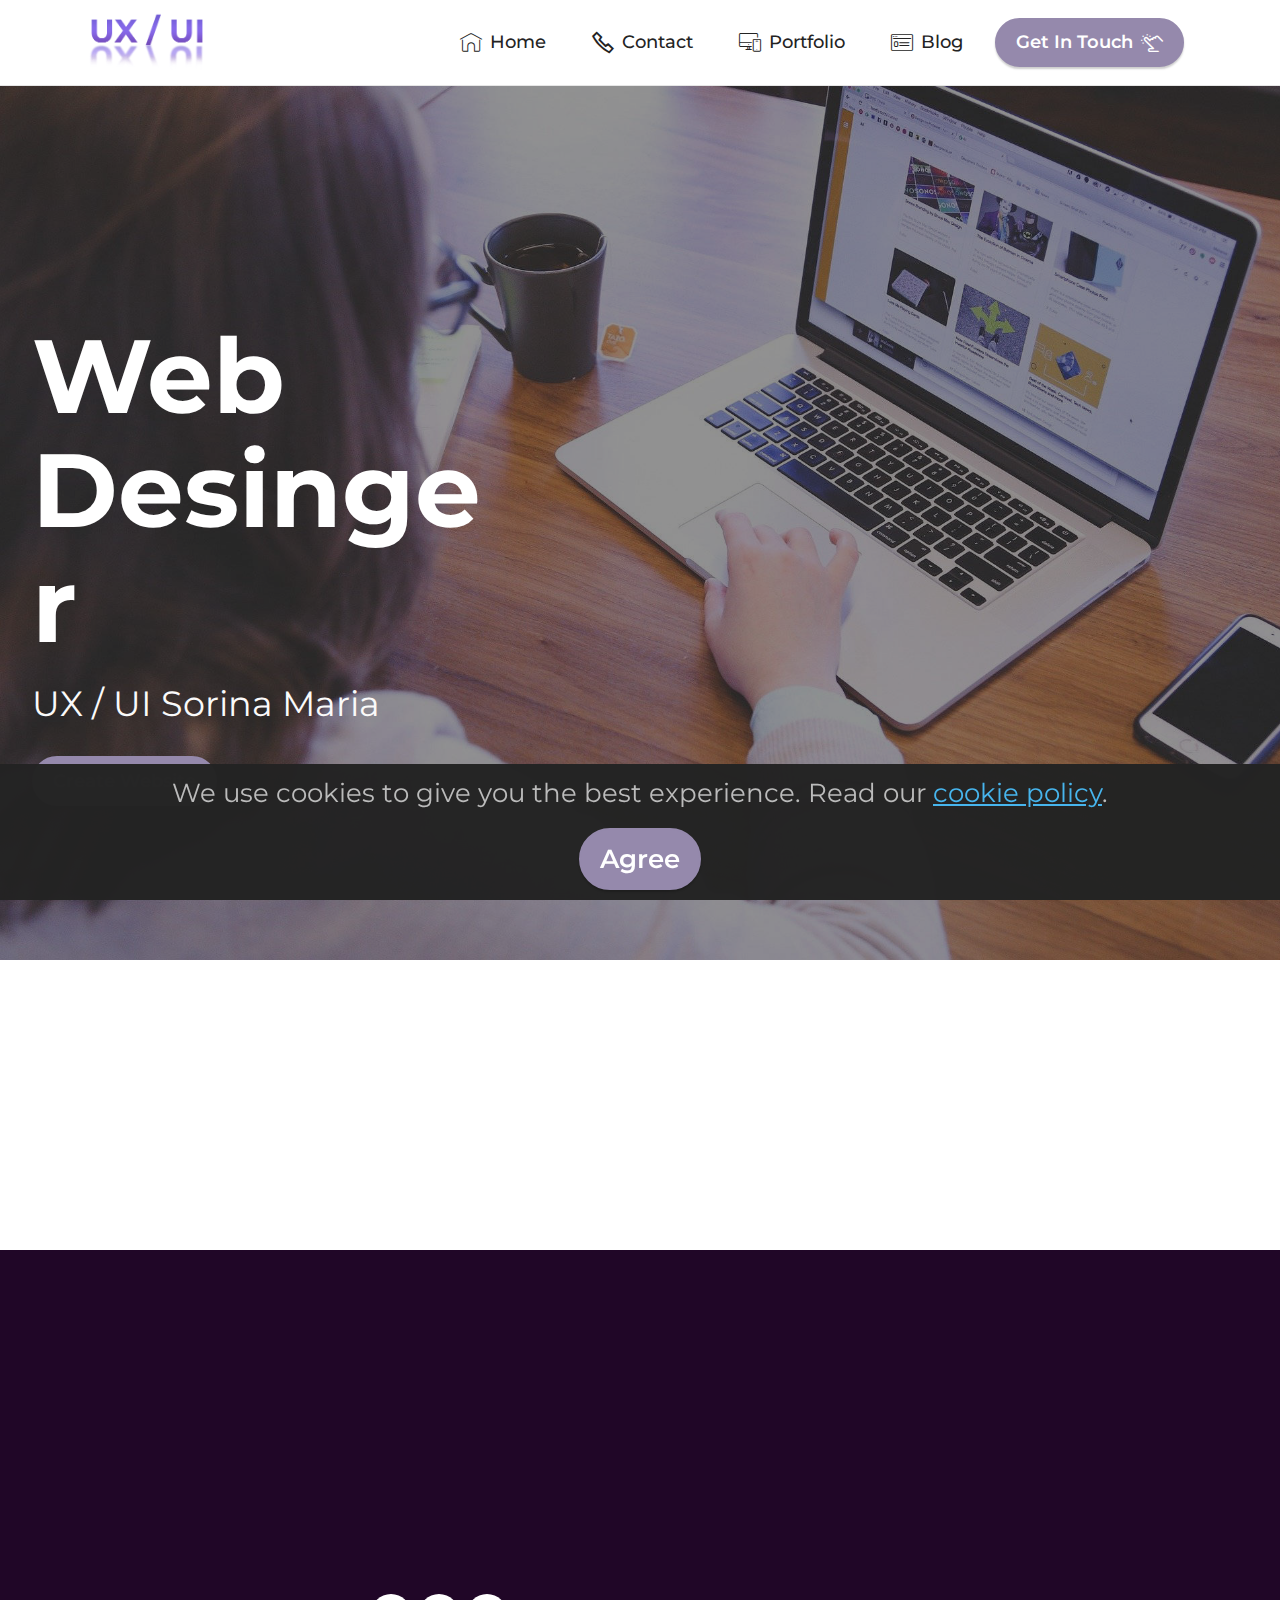
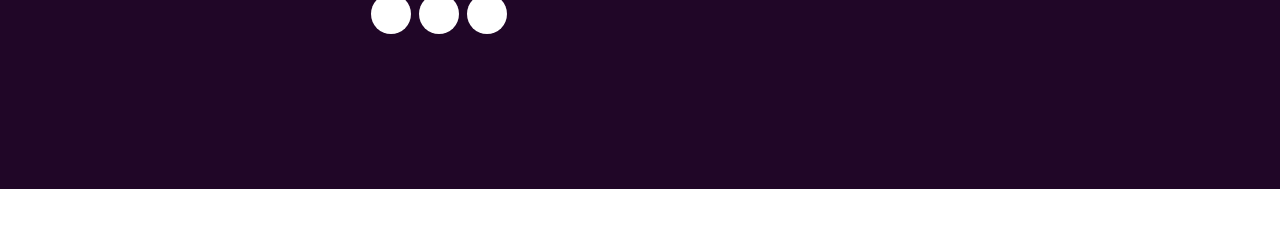
==== index.html @ 30071b8a "Add files via upload" ====
<!DOCTYPE html>
<html  >
<head>
  <!-- Site made with Mobirise Website Builder v5.5.8, https://mobirise.com -->
  <meta charset="UTF-8">
  <meta http-equiv="X-UA-Compatible" content="IE=edge">
  <meta name="generator" content="Mobirise v5.5.8, mobirise.com">
  <meta name="viewport" content="width=device-width, initial-scale=1, minimum-scale=1">
  <link rel="shortcut icon" href="assets/images/logo-color-280x139.png" type="image/x-icon">
  <meta name="description" content="Welcome to my personal website. Enjoy some examples of my work  from my Web Design course.">
  
  
  <title>UX / UI | Sorina Maria</title>
  <link rel="stylesheet" href="assets/web/assets/mobirise-icons2/mobirise2.css">
  <link rel="stylesheet" href="assets/web/assets/mobirise-icons/mobirise-icons.css">
  <link rel="stylesheet" href="assets/web/assets/mobirise-icons-bold/mobirise-icons-bold.css">
  <link rel="stylesheet" href="assets/bootstrap/css/bootstrap.min.css">
  <link rel="stylesheet" href="assets/bootstrap/css/bootstrap-grid.min.css">
  <link rel="stylesheet" href="assets/bootstrap/css/bootstrap-reboot.min.css">
  <link rel="stylesheet" href="assets/animatecss/animate.css">
  <link rel="stylesheet" href="assets/dropdown/css/style.css">
  <link rel="stylesheet" href="assets/socicon/css/styles.css">
  <link rel="stylesheet" href="assets/theme/css/style.css">
  <link rel="preload" href="https://fonts.googleapis.com/css?family=Montserrat:100,200,300,400,500,600,700,800,900,100i,200i,300i,400i,500i,600i,700i,800i,900i&display=swap" as="style" onload="this.onload=null;this.rel='stylesheet'">
  <noscript><link rel="stylesheet" href="https://fonts.googleapis.com/css?family=Montserrat:100,200,300,400,500,600,700,800,900,100i,200i,300i,400i,500i,600i,700i,800i,900i&display=swap"></noscript>
  <link rel="preload" as="style" href="assets/mobirise/css/mbr-additional.css"><link rel="stylesheet" href="assets/mobirise/css/mbr-additional.css" type="text/css">
  
  
  
  
</head>
<body>
  
  <section data-bs-version="5.1" class="menu cid-s48OLK6784" once="menu" id="menu1-h">
    
    <nav class="navbar navbar-dropdown navbar-fixed-top navbar-expand-lg">
        <div class="container">
            <div class="navbar-brand">
                <span class="navbar-logo">
                    <a href="https://mobiri.se">
                        <img src="assets/images/logo-color-280x139.png" alt="Mobirise" style="height: 3.8rem;">
                    </a>
                </span>
                
            </div>
            <button class="navbar-toggler" type="button" data-toggle="collapse" data-bs-toggle="collapse" data-target="#navbarSupportedContent" data-bs-target="#navbarSupportedContent" aria-controls="navbarNavAltMarkup" aria-expanded="false" aria-label="Toggle navigation">
                <div class="hamburger">
                    <span></span>
                    <span></span>
                    <span></span>
                    <span></span>
                </div>
            </button>
            <div class="collapse navbar-collapse" id="navbarSupportedContent">
                <ul class="navbar-nav nav-dropdown" data-app-modern-menu="true"><li class="nav-item"><a class="nav-link link text-black display-4" href="https://mobirise.com"><span class="mbri-home mbr-iconfont mbr-iconfont-btn"></span>Home</a></li>
                    <li class="nav-item"><a class="nav-link link text-black display-4" href="https://mobirise.com"><span class="mobi-mbri mobi-mbri-phone mbr-iconfont mbr-iconfont-btn"></span>Contact</a></li><li class="nav-item"><a class="nav-link link text-black display-4" href="https://mobirise.com"><span class="mbri-responsive mbr-iconfont mbr-iconfont-btn"></span>Portfolio</a></li><li class="nav-item"><a class="nav-link link text-black display-4" href="https://mobirise.com"><span class="mbri-sites mbr-iconfont mbr-iconfont-btn"></span>Blog</a></li></ul>
                
                <div class="navbar-buttons mbr-section-btn"><a class="btn btn-primary display-4" href="https://mobiri.se"><span class="mbrib-touch mbr-iconfont mbr-iconfont-btn"></span>Get In Touch</a></div>
            </div>
        </div>
    </nav>

</section>

<section data-bs-version="5.1" class="header1 cid-sVJE4GBnpc mbr-fullscreen" id="header1-v">

    

    <div class="mbr-overlay" style="opacity: 0.5; background-color: rgb(35, 35, 35);"></div>

    <div class="container-fluid">
        <div class="row">
            <div class="col-12 col-lg-5">
                <h1 class="mbr-section-title mbr-fonts-style mb-3 display-1"><br><strong>Web Desinger&nbsp;</strong></h1>
                
                <p class="mbr-text mbr-fonts-style display-5">UX / UI Sorina Maria</p>
                <div class="mbr-section-btn mt-3"><a class="btn btn-primary display-4" href="https://mobiri.se">Create Website</a></div>
            </div>
        </div>
    </div>
</section>

<section data-bs-version="5.1" class="content4 cid-sWcFOqJzqH" id="content4-w">
    
    
    <div class="container">
        <div class="row justify-content-center">
            <div class="title col-md-12 col-lg-10">
                <h3 class="mbr-section-title mbr-fonts-style align-center mb-4 display-2"><strong>Welcome</strong></h3>
                <h4 class="mbr-section-subtitle align-center mbr-fonts-style mb-4 display-7">
                    Here you will find examples of my work from my course in <strong>Web Design</strong></h4>
                
            </div>
        </div>
    </div>
</section>

<section data-bs-version="5.1" class="footer4 cid-sWcIsJRsHe" once="footers" id="footer4-y">

    
    
    <div class="container">
        <div class="row mbr-white">
            <div class="col-6 col-lg-3">
                <div class="media-wrap col-md-8 col-12">
                    <a href="https://mobiri.se/">
                        <img src="assets/images/logo-color-1-280x139.png" alt="Mobirise">
                    </a>
                </div>
            </div>
            <div class="col-12 col-md-6 col-lg-3">
                <h5 class="mbr-section-subtitle mbr-fonts-style mb-2 display-7">
                    <strong>About Me</strong></h5>
                <p class="mbr-text mbr-fonts-style mb-4 display-4">
                    Hi, I'm&nbsp; Sorina Maria, a web designer and developer. I created this website to showcase some of my projects.</p>
                <h5 class="mbr-section-subtitle mbr-fonts-style mb-3 display-7">
                    <strong>Follow Us</strong>
                </h5>
                <div class="social-row display-7">
                    <div class="soc-item">
                        <a href="https://twitter.com/mobirise" target="_blank">
                            <span class="mbr-iconfont socicon socicon-facebook"></span>
                        </a>
                    </div>
                    <div class="soc-item">
                        <a href="https://twitter.com/mobirise" target="_blank">
                            <span class="mbr-iconfont socicon socicon-twitter"></span>
                        </a>
                    </div>
                    <div class="soc-item">
                        <a href="https://twitter.com/mobirise" target="_blank">
                            <span class="mbr-iconfont socicon socicon-instagram"></span>
                        </a>
                    </div>
                    
                </div>
            </div>
            <div class="col-12 col-md-6 col-lg-3">
                <h5 class="mbr-section-subtitle mbr-fonts-style mb-2 display-7">
                    <strong>Privacy</strong></h5>
                <ul class="list mbr-fonts-style display-4">
                    <li class="mbr-text item-wrap">Your privacy is important
</li><li class="mbr-text item-wrap">and protected by Romania and EU law. Read my website's <em>Privacy Statement</em>.</li>
                </ul>
            </div>
            <div class="col-12 col-md-6 col-lg-3">
                <h5 class="mbr-section-subtitle mbr-fonts-style mb-2 display-7">
                    <strong>Link To</strong></h5>
                <ul class="list mbr-fonts-style display-4">
                    <li class="mbr-text item-wrap">GitHub</li>
                    <li class="mbr-text item-wrap">LinkedIn</li>
                    <li class="mbr-text item-wrap"><span style="font-size: 1.1rem;">Blog</span><br></li>
                </ul>
            </div>
            <div class="col-12 mt-4">
                <p class="mbr-text mb-0 mbr-fonts-style copyright align-center display-4">UX/UI © Copyright 2022- All Rights Reserved
                </p>
            </div>
        </div>
    </div>
</section><section style="background-color: #fff; font-family: -apple-system, BlinkMacSystemFont, 'Segoe UI', 'Roboto', 'Helvetica Neue', Arial, sans-serif; color:#aaa; font-size:12px; padding: 0; align-items: center; display: flex;"><a href="https://mobirise.site/z" style="flex: 1 1; height: 3rem; padding-left: 1rem;"></a><p style="flex: 0 0 auto; margin:0; padding-right:1rem;">Build a free <a href="https://mobirise.site/y" style="color:#aaa;">website</a> with Mobirise</p></section><script src="assets/bootstrap/js/bootstrap.bundle.min.js"></script>  <script src="assets/web/assets/cookies-alert-plugin/cookies-alert-core.js"></script>  <script src="assets/web/assets/cookies-alert-plugin/cookies-alert-script.js"></script>  <script src="assets/smoothscroll/smooth-scroll.js"></script>  <script src="assets/ytplayer/index.js"></script>  <script src="assets/dropdown/js/navbar-dropdown.js"></script>  <script src="assets/theme/js/script.js"></script>  
  
  
<input name="cookieData" type="hidden" data-cookie-customDialogSelector='null' data-cookie-colorText='#bbbbbb' data-cookie-colorBg='rgba(35, 35, 35, 0.99)' data-cookie-textButton='Agree' data-cookie-colorButton='' data-cookie-colorLink='#47b5ed' data-cookie-underlineLink='true' data-cookie-text="We use cookies to give you the best experience. Read our <a href='privacy.html'>cookie policy</a>.">
    <input name="animation" type="hidden">
  </body>
</html>
---- assets/web/assets/mobirise-icons2/mobirise2.css ----
@font-face {
  font-family: 'Moririse2';
  font-display: swap;
  src:  url('mobirise2.eot?f2bix4');
  src:  url('mobirise2.eot?f2bix4#iefix') format('embedded-opentype'),
    url('mobirise2.ttf?f2bix4') format('truetype'),
    url('mobirise2.woff?f2bix4') format('woff'),
    url('mobirise2.svg?f2bix4#mobirise2') format('svg');
  font-weight: normal;
  font-style: normal;
}

[class^="mobi-"], [class*=" mobi-"] {
  /* use !important to prevent issues with browser extensions that change fonts */
  font-family: 'Moririse2' !important;
  speak: none;
  font-style: normal;
  font-weight: normal;
  font-variant: normal;
  text-transform: none;
  line-height: 1;

  /* Better Font Rendering =========== */
  -webkit-font-smoothing: antialiased;
  -moz-osx-font-smoothing: grayscale;
}

.mobi-mbri-add-submenu:before {
  content: "\e900";
}
.mobi-mbri-alert:before {
  content: "\e901";
}
.mobi-mbri-align-center:before {
  content: "\e902";
}
.mobi-mbri-align-justify:before {
  content: "\e903";
}
.mobi-mbri-align-left:before {
  content: "\e904";
}
.mobi-mbri-align-right:before {
  content: "\e905";
}
.mobi-mbri-android:before {
  content: "\e906";
}
.mobi-mbri-apple:before {
  content: "\e907";
}
.mobi-mbri-arrow-down:before {
  content: "\e908";
}
.mobi-mbri-arrow-next:before {
  content: "\e909";
}
.mobi-mbri-arrow-prev:before {
  content: "\e90a";
}
.mobi-mbri-arrow-up:before {
  content: "\e90b";
}
.mobi-mbri-bold:before {
  content: "\e90c";
}
.mobi-mbri-bookmark:before {
  content: "\e90d";
}
.mobi-mbri-bootstrap:before {
  content: "\e90e";
}
.mobi-mbri-briefcase:before {
  content: "\e90f";
}
.mobi-mbri-browse:before {
  content: "\e910";
}
.mobi-mbri-bulleted-list:before {
  content: "\e911";
}
.mobi-mbri-calendar:before {
  content: "\e912";
}
.mobi-mbri-camera:before {
  content: "\e913";
}
.mobi-mbri-cart-add:before {
  content: "\e914";
}
.mobi-mbri-cart-full:before {
  content: "\e915";
}
.mobi-mbri-cash:before {
  content: "\e916";
}
.mobi-mbri-change-style:before {
  content: "\e917";
}
.mobi-mbri-chat:before {
  content: "\e918";
}
.mobi-mbri-clock:before {
  content: "\e919";
}
.mobi-mbri-close:before {
  content: "\e91a";
}
.mobi-mbri-cloud:before {
  content: "\e91b";
}
.mobi-mbri-code:before {
  content: "\e91c";
}
.mobi-mbri-contact-form:before {
  content: "\e91d";
}
.mobi-mbri-credit-card:before {
  content: "\e91e";
}
.mobi-mbri-cursor-click:before {
  content: "\e91f";
}
.mobi-mbri-cust-feedback:before {
  content: "\e920";
}
.mobi-mbri-database:before {
  content: "\e921";
}
.mobi-mbri-delivery:before {
  content: "\e922";
}
.mobi-mbri-desktop:before {
  content: "\e923";
}
.mobi-mbri-devices:before {
  content: "\e924";
}
.mobi-mbri-down:before {
  content: "\e925";
}
.mobi-mbri-download-2:before {
  content: "\e926";
}
.mobi-mbri-download:before {
  content: "\e927";
}
.mobi-mbri-drag-n-drop-2:before {
  content: "\e928";
}
.mobi-mbri-drag-n-drop:before {
  content: "\e929";
}
.mobi-mbri-edit-2:before {
  content: "\e92a";
}
.mobi-mbri-edit:before {
  content: "\e92b";
}
.mobi-mbri-error:before {
  content: "\e92c";
}
.mobi-mbri-extension:before {
  content: "\e92d";
}
.mobi-mbri-features:before {
  content: "\e92e";
}
.mobi-mbri-file:before {
  content: "\e92f";
}
.mobi-mbri-flag:before {
  content: "\e930";
}
.mobi-mbri-folder:before {
  content: "\e931";
}
.mobi-mbri-gift:before {
  content: "\e932";
}
.mobi-mbri-github:before {
  content: "\e933";
}
.mobi-mbri-globe-2:before {
  content: "\e934";
}
.mobi-mbri-globe:before {
  content: "\e935";
}
.mobi-mbri-growing-chart:before {
  content: "\e936";
}
.mobi-mbri-hearth:before {
  content: "\e937";
}
.mobi-mbri-help:before {
  content: "\e938";
}
.mobi-mbri-home:before {
  content: "\e939";
}
.mobi-mbri-hot-cup:before {
  content: "\e93a";
}
.mobi-mbri-idea:before {
  content: "\e93b";
}
.mobi-mbri-image-gallery:before {
  content: "\e93c";
}
.mobi-mbri-image-slider:before {
  content: "\e93d";
}
.mobi-mbri-info:before {
  content: "\e93e";
}
.mobi-mbri-italic:before {
  content: "\e93f";
}
.mobi-mbri-key:before {
  content: "\e940";
}
.mobi-mbri-laptop:before {
  content: "\e941";
}
.mobi-mbri-layers:before {
  content: "\e942";
}
.mobi-mbri-left-right:before {
  content: "\e943";
}
.mobi-mbri-left:before {
  content: "\e944";
}
.mobi-mbri-letter:before {
  content: "\e945";
}
.mobi-mbri-like:before {
  content: "\e946";
}
.mobi-mbri-link:before {
  content: "\e947";
}
.mobi-mbri-lock:before {
  content: "\e948";
}
.mobi-mbri-login:before {
  content: "\e949";
}
.mobi-mbri-logout:before {
  content: "\e94a";
}
.mobi-mbri-magic-stick:before {
  content: "\e94b";
}
.mobi-mbri-map-pin:before {
  content: "\e94c";
}
.mobi-mbri-menu:before {
  content: "\e94d";
}
.mobi-mbri-mobile-2:before {
  content: "\e94e";
}
.mobi-mbri-mobile-horizontal:before {
  content: "\e94f";
}
.mobi-mbri-mobile:before {
  content: "\e950";
}
.mobi-mbri-mobirise:before {
  content: "\e951";
}
.mobi-mbri-more-horizontal:before {
  content: "\e952";
}
.mobi-mbri-more-vertical:before {
  content: "\e953";
}
.mobi-mbri-music:before {
  content: "\e954";
}
.mobi-mbri-new-file:before {
  content: "\e955";
}
.mobi-mbri-numbered-list:before {
  content: "\e956";
}
.mobi-mbri-opened-folder:before {
  content: "\e957";
}
.mobi-mbri-pages:before {
  content: "\e958";
}
.mobi-mbri-paper-plane:before {
  content: "\e959";
}
.mobi-mbri-paperclip:before {
  content: "\e95a";
}
.mobi-mbri-phone:before {
  content: "\e95b";
}
.mobi-mbri-photo:before {
  content: "\e95c";
}
.mobi-mbri-photos:before {
  content: "\e95d";
}
.mobi-mbri-pin:before {
  content: "\e95e";
}
.mobi-mbri-play:before {
  content: "\e95f";
}
.mobi-mbri-plus:before {
  content: "\e960";
}
.mobi-mbri-preview:before {
  content: "\e961";
}
.mobi-mbri-print:before {
  content: "\e962";
}
.mobi-mbri-protect:before {
  content: "\e963";
}
.mobi-mbri-question:before {
  content: "\e964";
}
.mobi-mbri-quote-left:before {
  content: "\e965";
}
.mobi-mbri-quote-right:before {
  content: "\e966";
}
.mobi-mbri-redo:before {
  content: "\e967";
}
.mobi-mbri-refresh:before {
  content: "\e968";
}
.mobi-mbri-responsive-2:before {
  content: "\e969";
}
.mobi-mbri-responsive:before {
  content: "\e96a";
}
.mobi-mbri-right:before {
  content: "\e96b";
}
.mobi-mbri-rocket:before {
  content: "\e96c";
}
.mobi-mbri-sad-face:before {
  content: "\e96d";
}
.mobi-mbri-sale:before {
  content: "\e96e";
}
.mobi-mbri-save:before {
  content: "\e96f";
}
.mobi-mbri-search:before {
  content: "\e970";
}
.mobi-mbri-setting-2:before {
  content: "\e971";
}
.mobi-mbri-setting-3:before {
  content: "\e972";
}
.mobi-mbri-setting:before {
  content: "\e973";
}
.mobi-mbri-share:before {
  content: "\e974";
}
.mobi-mbri-shopping-bag:before {
  content: "\e975";
}
.mobi-mbri-shopping-basket:before {
  content: "\e976";
}
.mobi-mbri-shopping-cart:before {
  content: "\e977";
}
.mobi-mbri-sites:before {
  content: "\e978";
}
.mobi-mbri-smile-face:before {
  content: "\e979";
}
.mobi-mbri-speed:before {
  content: "\e97a";
}
.mobi-mbri-star:before {
  content: "\e97b";
}
.mobi-mbri-success:before {
  content: "\e97c";
}
.mobi-mbri-sun:before {
  content: "\e97d";
}
.mobi-mbri-sun2:before {
  content: "\e97e";
}
.mobi-mbri-tablet-vertical:before {
  content: "\e97f";
}
.mobi-mbri-tablet:before {
  content: "\e980";
}
.mobi-mbri-target:before {
  content: "\e981";
}
.mobi-mbri-timer:before {
  content: "\e982";
}
.mobi-mbri-to-ftp:before {
  content: "\e983";
}
.mobi-mbri-to-local-drive:before {
  content: "\e984";
}
.mobi-mbri-touch-swipe:before {
  content: "\e985";
}
.mobi-mbri-touch:before {
  content: "\e986";
}
.mobi-mbri-trash:before {
  content: "\e987";
}
.mobi-mbri-underline:before {
  content: "\e988";
}
.mobi-mbri-undo:before {
  content: "\e989";
}
.mobi-mbri-unlink:before {
  content: "\e98a";
}
.mobi-mbri-unlock:before {
  content: "\e98b";
}
.mobi-mbri-up-down:before {
  content: "\e98c";
}
.mobi-mbri-up:before {
  content: "\e98d";
}
.mobi-mbri-update:before {
  content: "\e98e";
}
.mobi-mbri-upload-2:before {
  content: "\e98f";
}
.mobi-mbri-upload:before {
  content: "\e990";
}
.mobi-mbri-user-2:before {
  content: "\e991";
}
.mobi-mbri-user:before {
  content: "\e992";
}
.mobi-mbri-users:before {
  content: "\e993";
}
.mobi-mbri-video-play:before {
  content: "\e994";
}
.mobi-mbri-video:before {
  content: "\e995";
}
.mobi-mbri-watch:before {
  content: "\e996";
}
.mobi-mbri-website-theme-2:before {
  content: "\e997";
}
.mobi-mbri-website-theme:before {
  content: "\e998";
}
.mobi-mbri-wifi:before {
  content: "\e999";
}
.mobi-mbri-windows:before {
  content: "\e99a";
}
.mobi-mbri-zoom-in:before {
  content: "\e99b";
}
.mobi-mbri-zoom-out:before {
  content: "\e99c";
}
---- assets/web/assets/mobirise-icons/mobirise-icons.css ----
@font-face {
  font-family: 'MobiriseIcons';
  src:  url('mobirise-icons.eot?spat4u');
  src:  url('mobirise-icons.eot?spat4u#iefix') format('embedded-opentype'),
    url('mobirise-icons.ttf?spat4u') format('truetype'),
    url('mobirise-icons.woff?spat4u') format('woff'),
    url('mobirise-icons.svg?spat4u#MobiriseIcons') format('svg');
  font-weight: normal;
  font-style: normal;
  font-display: swap;
}

[class^="mbri-"], [class*=" mbri-"] {
  /* use !important to prevent issues with browser extensions that change fonts */
  font-family: MobiriseIcons !important;
  speak: none;
  font-style: normal;
  font-weight: normal;
  font-variant: normal;
  text-transform: none;
  line-height: 1;

  /* Better Font Rendering =========== */
  -webkit-font-smoothing: antialiased;
  -moz-osx-font-smoothing: grayscale;
}

.mbri-add-submenu:before {
  content: "\e900";
}
.mbri-alert:before {
  content: "\e901";
}
.mbri-align-center:before {
  content: "\e902";
}
.mbri-align-justify:before {
  content: "\e903";
}
.mbri-align-left:before {
  content: "\e904";
}
.mbri-align-right:before {
  content: "\e905";
}
.mbri-android:before {
  content: "\e906";
}
.mbri-apple:before {
  content: "\e907";
}
.mbri-arrow-down:before {
  content: "\e908";
}
.mbri-arrow-next:before {
  content: "\e909";
}
.mbri-arrow-prev:before {
  content: "\e90a";
}
.mbri-arrow-up:before {
  content: "\e90b";
}
.mbri-bold:before {
  content: "\e90c";
}
.mbri-bookmark:before {
  content: "\e90d";
}
.mbri-bootstrap:before {
  content: "\e90e";
}
.mbri-briefcase:before {
  content: "\e90f";
}
.mbri-browse:before {
  content: "\e910";
}
.mbri-bulleted-list:before {
  content: "\e911";
}
.mbri-calendar:before {
  content: "\e912";
}
.mbri-camera:before {
  content: "\e913";
}
.mbri-cart-add:before {
  content: "\e914";
}
.mbri-cart-full:before {
  content: "\e915";
}
.mbri-cash:before {
  content: "\e916";
}
.mbri-change-style:before {
  content: "\e917";
}
.mbri-chat:before {
  content: "\e918";
}
.mbri-clock:before {
  content: "\e919";
}
.mbri-close:before {
  content: "\e91a";
}
.mbri-cloud:before {
  content: "\e91b";
}
.mbri-code:before {
  content: "\e91c";
}
.mbri-contact-form:before {
  content: "\e91d";
}
.mbri-credit-card:before {
  content: "\e91e";
}
.mbri-cursor-click:before {
  content: "\e91f";
}
.mbri-cust-feedback:before {
  content: "\e920";
}
.mbri-database:before {
  content: "\e921";
}
.mbri-delivery:before {
  content: "\e922";
}
.mbri-desktop:before {
  content: "\e923";
}
.mbri-devices:before {
  content: "\e924";
}
.mbri-down:before {
  content: "\e925";
}
.mbri-download:before {
  content: "\e989";
}
.mbri-drag-n-drop:before {
  content: "\e927";
}
.mbri-drag-n-drop2:before {
  content: "\e928";
}
.mbri-edit:before {
  content: "\e929";
}
.mbri-edit2:before {
  content: "\e92a";
}
.mbri-error:before {
  content: "\e92b";
}
.mbri-extension:before {
  content: "\e92c";
}
.mbri-features:before {
  content: "\e92d";
}
.mbri-file:before {
  content: "\e92e";
}
.mbri-flag:before {
  content: "\e92f";
}
.mbri-folder:before {
  content: "\e930";
}
.mbri-gift:before {
  content: "\e931";
}
.mbri-github:before {
  content: "\e932";
}
.mbri-globe:before {
  content: "\e933";
}
.mbri-globe-2:before {
  content: "\e934";
}
.mbri-growing-chart:before {
  content: "\e935";
}
.mbri-hearth:before {
  content: "\e936";
}
.mbri-help:before {
  content: "\e937";
}
.mbri-home:before {
  content: "\e938";
}
.mbri-hot-cup:before {
  content: "\e939";
}
.mbri-idea:before {
  content: "\e93a";
}
.mbri-image-gallery:before {
  content: "\e93b";
}
.mbri-image-slider:before {
  content: "\e93c";
}
.mbri-info:before {
  content: "\e93d";
}
.mbri-italic:before {
  content: "\e93e";
}
.mbri-key:before {
  content: "\e93f";
}
.mbri-laptop:before {
  content: "\e940";
}
.mbri-layers:before {
  content: "\e941";
}
.mbri-left-right:before {
  content: "\e942";
}
.mbri-left:before {
  content: "\e943";
}
.mbri-letter:before {
  content: "\e944";
}
.mbri-like:before {
  content: "\e945";
}
.mbri-link:before {
  content: "\e946";
}
.mbri-lock:before {
  content: "\e947";
}
.mbri-login:before {
  content: "\e948";
}
.mbri-logout:before {
  content: "\e949";
}
.mbri-magic-stick:before {
  content: "\e94a";
}
.mbri-map-pin:before {
  content: "\e94b";
}
.mbri-menu:before {
  content: "\e94c";
}
.mbri-mobile:before {
  content: "\e94d";
}
.mbri-mobile2:before {
  content: "\e94e";
}
.mbri-mobirise:before {
  content: "\e94f";
}
.mbri-more-horizontal:before {
  content: "\e950";
}
.mbri-more-vertical:before {
  content: "\e951";
}
.mbri-music:before {
  content: "\e952";
}
.mbri-new-file:before {
  content: "\e953";
}
.mbri-numbered-list:before {
  content: "\e954";
}
.mbri-opened-folder:before {
  content: "\e955";
}
.mbri-pages:before {
  content: "\e956";
}
.mbri-paper-plane:before {
  content: "\e957";
}
.mbri-paperclip:before {
  content: "\e958";
}
.mbri-photo:before {
  content: "\e959";
}
.mbri-photos:before {
  content: "\e95a";
}
.mbri-pin:before {
  content: "\e95b";
}
.mbri-play:before {
  content: "\e95c";
}
.mbri-plus:before {
  content: "\e95d";
}
.mbri-preview:before {
  content: "\e95e";
}
.mbri-print:before {
  content: "\e95f";
}
.mbri-protect:before {
  content: "\e960";
}
.mbri-question:before {
  content: "\e961";
}
.mbri-quote-left:before {
  content: "\e962";
}
.mbri-quote-right:before {
  content: "\e963";
}
.mbri-refresh:before {
  content: "\e964";
}
.mbri-responsive:before {
  content: "\e965";
}
.mbri-right:before {
  content: "\e966";
}
.mbri-rocket:before {
  content: "\e967";
}
.mbri-sad-face:before {
  content: "\e968";
}
.mbri-sale:before {
  content: "\e969";
}
.mbri-save:before {
  content: "\e96a";
}
.mbri-search:before {
  content: "\e96b";
}
.mbri-setting:before {
  content: "\e96c";
}
.mbri-setting2:before {
  content: "\e96d";
}
.mbri-setting3:before {
  content: "\e96e";
}
.mbri-share:before {
  content: "\e96f";
}
.mbri-shopping-bag:before {
  content: "\e970";
}
.mbri-shopping-basket:before {
  content: "\e971";
}
.mbri-shopping-cart:before {
  content: "\e972";
}
.mbri-sites:before {
  content: "\e973";
}
.mbri-smile-face:before {
  content: "\e974";
}
.mbri-speed:before {
  content: "\e975";
}
.mbri-star:before {
  content: "\e976";
}
.mbri-success:before {
  content: "\e977";
}
.mbri-sun:before {
  content: "\e978";
}
.mbri-sun2:before {
  content: "\e979";
}
.mbri-tablet:before {
  content: "\e97a";
}
.mbri-tablet-vertical:before {
  content: "\e97b";
}
.mbri-target:before {
  content: "\e97c";
}
.mbri-timer:before {
  content: "\e97d";
}
.mbri-to-ftp:before {
  content: "\e97e";
}
.mbri-to-local-drive:before {
  content: "\e97f";
}
.mbri-touch-swipe:before {
  content: "\e980";
}
.mbri-touch:before {
  content: "\e981";
}
.mbri-trash:before {
  content: "\e982";
}
.mbri-underline:before {
  content: "\e983";
}
.mbri-unlink:before {
  content: "\e984";
}
.mbri-unlock:before {
  content: "\e985";
}
.mbri-up-down:before {
  content: "\e986";
}
.mbri-up:before {
  content: "\e987";
}
.mbri-update:before {
  content: "\e988";
}
.mbri-upload:before {
 content: "\e926"; 
}
.mbri-user:before {
  content: "\e98a";
}
.mbri-user2:before {
  content: "\e98b";
}
.mbri-users:before {
  content: "\e98c";
}
.mbri-video:before {
  content: "\e98d";
}
.mbri-video-play:before {
  content: "\e98e";
}
.mbri-watch:before {
  content: "\e98f";
}
.mbri-website-theme:before {
  content: "\e990";
}
.mbri-wifi:before {
  content: "\e991";
}
.mbri-windows:before {
  content: "\e992";
}
.mbri-zoom-out:before {
  content: "\e993";
}
.mbri-redo:before {
  content: "\e994";
}
.mbri-undo:before {
  content: "\e995";
}
---- assets/web/assets/mobirise-icons-bold/mobirise-icons-bold.css ----
@font-face {
  font-family: 'mobirise-icons-bold';
  font-display: swap;
  src:  url('mobirise-icons-bold.eot?m1l4yr');
  src:  url('mobirise-icons-bold.eot?m1l4yr#iefix') format('embedded-opentype'),
    url('mobirise-icons-bold.ttf?m1l4yr') format('truetype'),
    url('mobirise-icons-bold.woff?m1l4yr') format('woff'),
    url('mobirise-icons-bold.svg?m1l4yr#mobirise-icons-bold') format('svg');
  font-weight: normal;
  font-style: normal;
}

[class^="mbrib-"], [class*="mbrib-"] {
  /* use !important to prevent issues with browser extensions that change fonts */
  font-family: 'mobirise-icons-bold' !important;
  speak: none;
  font-style: normal;
  font-weight: normal;
  font-variant: normal;
  text-transform: none;
  line-height: 1;

  /* Better Font Rendering =========== */
  -webkit-font-smoothing: antialiased;
  -moz-osx-font-smoothing: grayscale;
}

.mbrib-add-submenu:before {
  content: "\e900";
}
.mbrib-alert:before {
  content: "\e901";
}
.mbrib-align-center:before {
  content: "\e902";
}
.mbrib-align-justify:before {
  content: "\e903";
}
.mbrib-align-left:before {
  content: "\e904";
}
.mbrib-align-right:before {
  content: "\e905";
}
.mbrib-android:before {
  content: "\e906";
}
.mbrib-apple:before {
  content: "\e907";
}
.mbrib-arrow-down:before {
  content: "\e908";
}
.mbrib-arrow-next:before {
  content: "\e909";
}
.mbrib-arrow-prev:before {
  content: "\e90a";
}
.mbrib-arrow-up:before {
  content: "\e90b";
}
.mbrib-bold:before {
  content: "\e90c";
}
.mbrib-bookmark:before {
  content: "\e90d";
}
.mbrib-bootstrap:before {
  content: "\e90e";
}
.mbrib-briefcase:before {
  content: "\e90f";
}
.mbrib-browse:before {
  content: "\e910";
}
.mbrib-bulleted-list:before {
  content: "\e911";
}
.mbrib-calendar:before {
  content: "\e912";
}
.mbrib-camera:before {
  content: "\e913";
}
.mbrib-cart-add:before {
  content: "\e914";
}
.mbrib-cart-full:before {
  content: "\e915";
}
.mbrib-cash:before {
  content: "\e916";
}
.mbrib-change-style:before {
  content: "\e917";
}
.mbrib-chat:before {
  content: "\e918";
}
.mbrib-clock:before {
  content: "\e919";
}
.mbrib-close:before {
  content: "\e91a";
}
.mbrib-cloud:before {
  content: "\e91b";
}
.mbrib-code:before {
  content: "\e91c";
}
.mbrib-contact-form:before {
  content: "\e91d";
}
.mbrib-credit-card:before {
  content: "\e91e";
}
.mbrib-cursor-click:before {
  content: "\e91f";
}
.mbrib-cust-feedback:before {
  content: "\e920";
}
.mbrib-database:before {
  content: "\e921";
}
.mbrib-delivery:before {
  content: "\e922";
}
.mbrib-desktop:before {
  content: "\e923";
}
.mbrib-devices:before {
  content: "\e924";
}
.mbrib-down:before {
  content: "\e925";
}
.mbrib-download:before {
  content: "\e926";
}
.mbrib-drag-n-drop:before {
  content: "\e927";
}
.mbrib-drag-n-drop2:before {
  content: "\e928";
}
.mbrib-edit:before {
  content: "\e929";
}
.mbrib-edit2:before {
  content: "\e92a";
}
.mbrib-error:before {
  content: "\e92b";
}
.mbrib-extension:before {
  content: "\e92c";
}
.mbrib-features:before {
  content: "\e92d";
}
.mbrib-file:before {
  content: "\e92e";
}
.mbrib-flag:before {
  content: "\e92f";
}
.mbrib-folder:before {
  content: "\e930";
}
.mbrib-gift:before {
  content: "\e931";
}
.mbrib-github:before {
  content: "\e932";
}
.mbrib-globe-2:before {
  content: "\e933";
}
.mbrib-globe:before {
  content: "\e934";
}
.mbrib-growing-chart:before {
  content: "\e935";
}
.mbrib-hearth:before {
  content: "\e936";
}
.mbrib-help:before {
  content: "\e937";
}
.mbrib-home:before {
  content: "\e938";
}
.mbrib-hot-cup:before {
  content: "\e939";
}
.mbrib-idea:before {
  content: "\e93a";
}
.mbrib-image-gallery:before {
  content: "\e93b";
}
.mbrib-image-slider:before {
  content: "\e93c";
}
.mbrib-info:before {
  content: "\e93d";
}
.mbrib-italic:before {
  content: "\e93e";
}
.mbrib-key:before {
  content: "\e93f";
}
.mbrib-laptop:before {
  content: "\e940";
}
.mbrib-layers:before {
  content: "\e941";
}
.mbrib-left-right:before {
  content: "\e942";
}
.mbrib-left:before {
  content: "\e943";
}
.mbrib-letter:before {
  content: "\e944";
}
.mbrib-like:before {
  content: "\e945";
}
.mbrib-link:before {
  content: "\e946";
}
.mbrib-lock:before {
  content: "\e947";
}
.mbrib-login:before {
  content: "\e948";
}
.mbrib-logout:before {
  content: "\e949";
}
.mbrib-magic-stick:before {
  content: "\e94a";
}
.mbrib-map-pin:before {
  content: "\e94b";
}
.mbrib-menu:before {
  content: "\e94c";
}
.mbrib-mobile:before {
  content: "\e94d";
}
.mbrib-mobile2:before {
  content: "\e94e";
}
.mbrib-mobirise:before {
  content: "\e94f";
}
.mbrib-more-horizontal:before {
  content: "\e950";
}
.mbrib-more-vertical:before {
  content: "\e951";
}
.mbrib-music:before {
  content: "\e952";
}
.mbrib-new-file:before {
  content: "\e953";
}
.mbrib-numbered-list:before {
  content: "\e954";
}
.mbrib-opened-folder:before {
  content: "\e955";
}
.mbrib-pages:before {
  content: "\e956";
}
.mbrib-paper-plane:before {
  content: "\e957";
}
.mbrib-paperclip:before {
  content: "\e958";
}
.mbrib-photo:before {
  content: "\e959";
}
.mbrib-photos:before {
  content: "\e95a";
}
.mbrib-pin:before {
  content: "\e95b";
}
.mbrib-play:before {
  content: "\e95c";
}
.mbrib-plus:before {
  content: "\e95d";
}
.mbrib-preview:before {
  content: "\e95e";
}
.mbrib-print:before {
  content: "\e95f";
}
.mbrib-protect:before {
  content: "\e960";
}
.mbrib-question:before {
  content: "\e961";
}
.mbrib-quote-left:before {
  content: "\e962";
}
.mbrib-quote-right:before {
  content: "\e963";
}
.mbrib-redo:before {
  content: "\e964";
}
.mbrib-refresh:before {
  content: "\e965";
}
.mbrib-responsive:before {
  content: "\e966";
}
.mbrib-right:before {
  content: "\e967";
}
.mbrib-rocket:before {
  content: "\e968";
}
.mbrib-sad-face:before {
  content: "\e969";
}
.mbrib-sale:before {
  content: "\e96a";
}
.mbrib-save:before {
  content: "\e96b";
}
.mbrib-search:before {
  content: "\e96c";
}
.mbrib-setting:before {
  content: "\e96d";
}
.mbrib-setting2:before {
  content: "\e96e";
}
.mbrib-setting3:before {
  content: "\e96f";
}
.mbrib-share:before {
  content: "\e970";
}
.mbrib-shopping-bag:before {
  content: "\e971";
}
.mbrib-shopping-basket:before {
  content: "\e972";
}
.mbrib-shopping-cart:before {
  content: "\e973";
}
.mbrib-sites:before {
  content: "\e974";
}
.mbrib-smile-face:before {
  content: "\e975";
}
.mbrib-speed:before {
  content: "\e976";
}
.mbrib-star:before {
  content: "\e977";
}
.mbrib-success:before {
  content: "\e978";
}
.mbrib-sun:before {
  content: "\e979";
}
.mbrib-sun2:before {
  content: "\e97a";
}
.mbrib-tablet-vertical:before {
  content: "\e97b";
}
.mbrib-tablet:before {
  content: "\e97c";
}
.mbrib-target:before {
  content: "\e97d";
}
.mbrib-timer:before {
  content: "\e97e";
}
.mbrib-to-ftp:before {
  content: "\e97f";
}
.mbrib-to-local-drive:before {
  content: "\e980";
}
.mbrib-touch-swipe:before {
  content: "\e981";
}
.mbrib-touch:before {
  content: "\e982";
}
.mbrib-trash:before {
  content: "\e983";
}
.mbrib-underline:before {
  content: "\e984";
}
.mbrib-undo:before {
  content: "\e985";
}
.mbrib-unlink:before {
  content: "\e986";
}
.mbrib-unlock:before {
  content: "\e987";
}
.mbrib-up-down:before {
  content: "\e988";
}
.mbrib-up:before {
  content: "\e989";
}
.mbrib-update:before {
  content: "\e98a";
}
.mbrib-upload:before {
  content: "\e98b";
}
.mbrib-user:before {
  content: "\e98c";
}
.mbrib-user2:before {
  content: "\e98d";
}
.mbrib-users:before {
  content: "\e98e";
}
.mbrib-video-play:before {
  content: "\e98f";
}
.mbrib-video:before {
  content: "\e990";
}
.mbrib-watch:before {
  content: "\e991";
}
.mbrib-website-theme:before {
  content: "\e992";
}
.mbrib-wifi:before {
  content: "\e993";
}
.mbrib-windows:before {
  content: "\e994";
}
.mbrib-zoom-out:before {
  content: "\e995";
}
---- assets/dropdown/css/style.css ----
.navbar-dropdown {
  left: 0;
  padding: 0;
  position: absolute;
  right: 0;
  top: 0;
  transition: all 0.45s ease;
  z-index: 1030;
  background: #282828; }
  .navbar-dropdown .navbar-logo {
    margin-right: 0.8rem;
    transition: margin 0.3s ease-in-out;
    vertical-align: middle; }
    .navbar-dropdown .navbar-logo img {
      height: 3.125rem;
      transition: all 0.3s ease-in-out; }
    .navbar-dropdown .navbar-logo.mbr-iconfont {
      font-size: 3.125rem;
      line-height: 3.125rem; }
  .navbar-dropdown .navbar-caption {
    font-weight: 700;
    white-space: normal;
    vertical-align: -4px;
    line-height: 3.125rem !important; }
    .navbar-dropdown .navbar-caption, .navbar-dropdown .navbar-caption:hover {
      color: inherit;
      text-decoration: none; }
  .navbar-dropdown .mbr-iconfont + .navbar-caption {
    vertical-align: -1px; }
  .navbar-dropdown.navbar-fixed-top {
    position: fixed; }
  .navbar-dropdown .navbar-brand span {
    vertical-align: -4px; }
  .navbar-dropdown.bg-color.transparent {
    background: none; }
  .navbar-dropdown.navbar-short .navbar-brand {
    padding: 0.625rem 0; }
    .navbar-dropdown.navbar-short .navbar-brand span {
      vertical-align: -1px; }
  .navbar-dropdown.navbar-short .navbar-caption {
    line-height: 2.375rem !important;
    vertical-align: -2px; }
  .navbar-dropdown.navbar-short .navbar-logo {
    margin-right: 0.5rem; }
    .navbar-dropdown.navbar-short .navbar-logo img {
      height: 2.375rem; }
    .navbar-dropdown.navbar-short .navbar-logo.mbr-iconfont {
      font-size: 2.375rem;
      line-height: 2.375rem; }
  .navbar-dropdown.navbar-short .mbr-table-cell {
    height: 3.625rem; }
  .navbar-dropdown .navbar-close {
    left: 0.6875rem;
    position: fixed;
    top: 0.75rem;
    z-index: 1000; }
  .navbar-dropdown .hamburger-icon {
    content: "";
    display: inline-block;
    vertical-align: middle;
    width: 16px;
    -webkit-box-shadow: 0 -6px 0 1px #282828,0 0 0 1px #282828,0 6px 0 1px #282828;
    -moz-box-shadow: 0 -6px 0 1px #282828,0 0 0 1px #282828,0 6px 0 1px #282828;
    box-shadow: 0 -6px 0 1px #282828,0 0 0 1px #282828,0 6px 0 1px #282828; }

.dropdown-menu .dropdown-toggle[data-toggle="dropdown-submenu"]::after {
  border-bottom: 0.35em solid transparent;
  border-left: 0.35em solid;
  border-right: 0;
  border-top: 0.35em solid transparent;
  margin-left: 0.3rem; }

.dropdown-menu .dropdown-item:focus {
  outline: 0; }

.nav-dropdown {
  font-size: 0.75rem;
  font-weight: 500;
  height: auto !important; }
  .nav-dropdown .nav-btn {
    padding-left: 1rem; }
  .nav-dropdown .link {
    margin: .667em 1.667em;
    font-weight: 500;
    padding: 0;
    transition: color .2s ease-in-out; }
    .nav-dropdown .link.dropdown-toggle {
      margin-right: 2.583em; }
      .nav-dropdown .link.dropdown-toggle::after {
        margin-left: .25rem;
        border-top: 0.35em solid;
        border-right: 0.35em solid transparent;
        border-left: 0.35em solid transparent;
        border-bottom: 0; }
      .nav-dropdown .link.dropdown-toggle[aria-expanded="true"] {
        margin: 0;
        padding: 0.667em 3.263em  0.667em 1.667em; }
  .nav-dropdown .link::after,
  .nav-dropdown .dropdown-item::after {
    color: inherit; }
  .nav-dropdown .btn {
    font-size: 0.75rem;
    font-weight: 700;
    letter-spacing: 0;
    margin-bottom: 0;
    padding-left: 1.25rem;
    padding-right: 1.25rem; }
  .nav-dropdown .dropdown-menu {
    border-radius: 0;
    border: 0;
    left: 0;
    margin: 0;
    padding-bottom: 1.25rem;
    padding-top: 1.25rem;
    position: relative; }
  .nav-dropdown .dropdown-submenu {
    margin-left: 0.125rem;
    top: 0; }
  .nav-dropdown .dropdown-item {
    font-weight: 500;
    line-height: 2;
    padding: 0.3846em 4.615em 0.3846em 1.5385em;
    position: relative;
    transition: color .2s ease-in-out, background-color .2s ease-in-out; }
    .nav-dropdown .dropdown-item::after {
      margin-top: -0.3077em;
      position: absolute;
      right: 1.1538em;
      top: 50%; }
    .nav-dropdown .dropdown-item:focus, .nav-dropdown .dropdown-item:hover {
      background: none; }

@media (max-width: 767px) {
  .nav-dropdown.navbar-toggleable-sm {
    bottom: 0;
    display: none;
    left: 0;
    overflow-x: hidden;
    position: fixed;
    top: 0;
    transform: translateX(-100%);
    -ms-transform: translateX(-100%);
    -webkit-transform: translateX(-100%);
    width: 18.75rem;
    z-index: 999; } }
.nav-dropdown.navbar-toggleable-xl {
  bottom: 0;
  display: none;
  left: 0;
  overflow-x: hidden;
  position: fixed;
  top: 0;
  transform: translateX(-100%);
  -ms-transform: translateX(-100%);
  -webkit-transform: translateX(-100%);
  width: 18.75rem;
  z-index: 999; }

.nav-dropdown-sm {
  display: block !important;
  overflow-x: hidden;
  overflow: auto;
  padding-top: 3.875rem; }
  .nav-dropdown-sm::after {
    content: "";
    display: block;
    height: 3rem;
    width: 100%; }
  .nav-dropdown-sm.collapse.in ~ .navbar-close {
    display: block !important; }
  .nav-dropdown-sm.collapsing, .nav-dropdown-sm.collapse.in {
    transform: translateX(0);
    -ms-transform: translateX(0);
    -webkit-transform: translateX(0);
    transition: all 0.25s ease-out;
    -webkit-transition: all 0.25s ease-out;
    background: #282828; }
  .nav-dropdown-sm.collapsing[aria-expanded="false"] {
    transform: translateX(-100%);
    -ms-transform: translateX(-100%);
    -webkit-transform: translateX(-100%); }
  .nav-dropdown-sm .nav-item {
    display: block;
    margin-left: 0 !important;
    padding-left: 0; }
  .nav-dropdown-sm .link,
  .nav-dropdown-sm .dropdown-item {
    border-top: 1px dotted rgba(255, 255, 255, 0.1);
    font-size: 0.8125rem;
    line-height: 1.6;
    margin: 0 !important;
    padding: 0.875rem 2.4rem 0.875rem 1.5625rem !important;
    position: relative;
    white-space: normal; }
    .nav-dropdown-sm .link:focus, .nav-dropdown-sm .link:hover,
    .nav-dropdown-sm .dropdown-item:focus,
    .nav-dropdown-sm .dropdown-item:hover {
      background: rgba(0, 0, 0, 0.2) !important;
      color: #c0a375; }
  .nav-dropdown-sm .nav-btn {
    position: relative;
    padding: 1.5625rem 1.5625rem 0 1.5625rem; }
    .nav-dropdown-sm .nav-btn::before {
      border-top: 1px dotted rgba(255, 255, 255, 0.1);
      content: "";
      left: 0;
      position: absolute;
      top: 0;
      width: 100%; }
    .nav-dropdown-sm .nav-btn + .nav-btn {
      padding-top: 0.625rem; }
      .nav-dropdown-sm .nav-btn + .nav-btn::before {
        display: none; }
  .nav-dropdown-sm .btn {
    padding: 0.625rem 0; }
  .nav-dropdown-sm .dropdown-toggle[data-toggle="dropdown-submenu"]::after {
    margin-left: .25rem;
    border-top: 0.35em solid;
    border-right: 0.35em solid transparent;
    border-left: 0.35em solid transparent;
    border-bottom: 0; }
  .nav-dropdown-sm .dropdown-toggle[data-toggle="dropdown-submenu"][aria-expanded="true"]::after {
    border-top: 0;
    border-right: 0.35em solid transparent;
    border-left: 0.35em solid transparent;
    border-bottom: 0.35em solid; }
  .nav-dropdown-sm .dropdown-menu {
    margin: 0;
    padding: 0;
    position: relative;
    top: 0;
    left: 0;
    width: 100%;
    border: 0;
    float: none;
    border-radius: 0;
    background: none; }
  .nav-dropdown-sm .dropdown-submenu {
    left: 100%;
    margin-left: 0.125rem;
    margin-top: -1.25rem;
    top: 0; }

.navbar-toggleable-sm .nav-dropdown .dropdown-menu {
  position: absolute; }

.navbar-toggleable-sm .nav-dropdown .dropdown-submenu {
  left: 100%;
  margin-left: 0.125rem;
  margin-top: -1.25rem;
  top: 0; }

.navbar-toggleable-sm.opened .nav-dropdown .dropdown-menu {
  position: relative; }

.navbar-toggleable-sm.opened .nav-dropdown .dropdown-submenu {
  left: 0;
  margin-left: 00rem;
  margin-top: 0rem;
  top: 0; }

.is-builder .nav-dropdown.collapsing {
  transition: none !important; }
---- assets/socicon/css/styles.css ----
@charset "UTF-8";

@font-face {
  font-family: 'Socicon';
  src:  url('../fonts/socicon.eot');
  src:  url('../fonts/socicon.eot?#iefix') format('embedded-opentype'),
    url('../fonts/socicon.woff2') format('woff2'),
    url('../fonts/socicon.ttf') format('truetype'),
    url('../fonts/socicon.woff') format('woff'),
    url('../fonts/socicon.svg#socicon') format('svg');
  font-weight: normal;
  font-style: normal;
  font-display: swap;
}

[data-icon]:before {
  font-family: "socicon" !important;
  content: attr(data-icon);
  font-style: normal !important;
  font-weight: normal !important;
  font-variant: normal !important;
  text-transform: none !important;
  speak: none;
  line-height: 1;
  -webkit-font-smoothing: antialiased;
  -moz-osx-font-smoothing: grayscale;
}

[class^="socicon-"], [class*=" socicon-"] {
  /* use !important to prevent issues with browser extensions that change fonts */
  font-family: 'Socicon' !important;
  speak: none;
  font-style: normal;
  font-weight: normal;
  font-variant: normal;
  text-transform: none;
  line-height: 1;

  /* Better Font Rendering =========== */
  -webkit-font-smoothing: antialiased;
  -moz-osx-font-smoothing: grayscale;
}

.socicon-eitaa:before {
  content: "\e97c";
}
.socicon-soroush:before {
  content: "\e97d";
}
.socicon-bale:before {
  content: "\e97e";
}
.socicon-zazzle:before {
  content: "\e97b";
}
.socicon-society6:before {
  content: "\e97a";
}
.socicon-redbubble:before {
  content: "\e979";
}
.socicon-avvo:before {
  content: "\e978";
}
.socicon-stitcher:before {
  content: "\e977";
}
.socicon-googlehangouts:before {
  content: "\e974";
}
.socicon-dlive:before {
  content: "\e975";
}
.socicon-vsco:before {
  content: "\e976";
}
.socicon-flipboard:before {
  content: "\e973";
}
.socicon-ubuntu:before {
  content: "\e958";
}
.socicon-artstation:before {
  content: "\e959";
}
.socicon-invision:before {
  content: "\e95a";
}
.socicon-torial:before {
  content: "\e95b";
}
.socicon-collectorz:before {
  content: "\e95c";
}
.socicon-seenthis:before {
  content: "\e95d";
}
.socicon-googleplaymusic:before {
  content: "\e95e";
}
.socicon-debian:before {
  content: "\e95f";
}
.socicon-filmfreeway:before {
  content: "\e960";
}
.socicon-gnome:before {
  content: "\e961";
}
.socicon-itchio:before {
  content: "\e962";
}
.socicon-jamendo:before {
  content: "\e963";
}
.socicon-mix:before {
  content: "\e964";
}
.socicon-sharepoint:before {
  content: "\e965";
}
.socicon-tinder:before {
  content: "\e966";
}
.socicon-windguru:before {
  content: "\e967";
}
.socicon-cdbaby:before {
  content: "\e968";
}
.socicon-elementaryos:before {
  content: "\e969";
}
.socicon-stage32:before {
  content: "\e96a";
}
.socicon-tiktok:before {
  content: "\e96b";
}
.socicon-gitter:before {
  content: "\e96c";
}
.socicon-letterboxd:before {
  content: "\e96d";
}
.socicon-threema:before {
  content: "\e96e";
}
.socicon-splice:before {
  content: "\e96f";
}
.socicon-metapop:before {
  content: "\e970";
}
.socicon-naver:before {
  content: "\e971";
}
.socicon-remote:before {
  content: "\e972";
}
.socicon-internet:before {
  content: "\e957";
}
.socicon-moddb:before {
  content: "\e94b";
}
.socicon-indiedb:before {
  content: "\e94c";
}
.socicon-traxsource:before {
  content: "\e94d";
}
.socicon-gamefor:before {
  content: "\e94e";
}
.socicon-pixiv:before {
  content: "\e94f";
}
.socicon-myanimelist:before {
  content: "\e950";
}
.socicon-blackberry:before {
  content: "\e951";
}
.socicon-wickr:before {
  content: "\e952";
}
.socicon-spip:before {
  content: "\e953";
}
.socicon-napster:before {
  content: "\e954";
}
.socicon-beatport:before {
  content: "\e955";
}
.socicon-hackerone:before {
  content: "\e956";
}
.socicon-hackernews:before {
  content: "\e946";
}
.socicon-smashwords:before {
  content: "\e947";
}
.socicon-kobo:before {
  content: "\e948";
}
.socicon-bookbub:before {
  content: "\e949";
}
.socicon-mailru:before {
  content: "\e94a";
}
.socicon-gitlab:before {
  content: "\e945";
}
.socicon-instructables:before {
  content: "\e944";
}
.socicon-portfolio:before {
  content: "\e943";
}
.socicon-codered:before {
  content: "\e940";
}
.socicon-origin:before {
  content: "\e941";
}
.socicon-nextdoor:before {
  content: "\e942";
}
.socicon-udemy:before {
  content: "\e93f";
}
.socicon-livemaster:before {
  content: "\e93e";
}
.socicon-crunchbase:before {
  content: "\e93b";
}
.socicon-homefy:before {
  content: "\e93c";
}
.socicon-calendly:before {
  content: "\e93d";
}
.socicon-realtor:before {
  content: "\e90f";
}
.socicon-tidal:before {
  content: "\e910";
}
.socicon-qobuz:before {
  content: "\e911";
}
.socicon-natgeo:before {
  content: "\e912";
}
.socicon-mastodon:before {
  content: "\e913";
}
.socicon-unsplash:before {
  content: "\e914";
}
.socicon-homeadvisor:before {
  content: "\e915";
}
.socicon-angieslist:before {
  content: "\e916";
}
.socicon-codepen:before {
  content: "\e917";
}
.socicon-slack:before {
  content: "\e918";
}
.socicon-openaigym:before {
  content: "\e919";
}
.socicon-logmein:before {
  content: "\e91a";
}
.socicon-fiverr:before {
  content: "\e91b";
}
.socicon-gotomeeting:before {
  content: "\e91c";
}
.socicon-aliexpress:before {
  content: "\e91d";
}
.socicon-guru:before {
  content: "\e91e";
}
.socicon-appstore:before {
  content: "\e91f";
}
.socicon-homes:before {
  content: "\e920";
}
.socicon-zoom:before {
  content: "\e921";
}
.socicon-alibaba:before {
  content: "\e922";
}
.socicon-craigslist:before {
  content: "\e923";
}
.socicon-wix:before {
  content: "\e924";
}
.socicon-redfin:before {
  content: "\e925";
}
.socicon-googlecalendar:before {
  content: "\e926";
}
.socicon-shopify:before {
  content: "\e927";
}
.socicon-freelancer:before {
  content: "\e928";
}
.socicon-seedrs:before {
  content: "\e929";
}
.socicon-bing:before {
  content: "\e92a";
}
.socicon-doodle:before {
  content: "\e92b";
}
.socicon-bonanza:before {
  content: "\e92c";
}
.socicon-squarespace:before {
  content: "\e92d";
}
.socicon-toptal:before {
  content: "\e92e";
}
.socicon-gust:before {
  content: "\e92f";
}
.socicon-ask:before {
  content: "\e930";
}
.socicon-trulia:before {
  content: "\e931";
}
.socicon-loomly:before {
  content: "\e932";
}
.socicon-ghost:before {
  content: "\e933";
}
.socicon-upwork:before {
  content: "\e934";
}
.socicon-fundable:before {
  content: "\e935";
}
.socicon-booking:before {
  content: "\e936";
}
.socicon-googlemaps:before {
  content: "\e937";
}
.socicon-zillow:before {
  content: "\e938";
}
.socicon-niconico:before {
  content: "\e939";
}
.socicon-toneden:before {
  content: "\e93a";
}
.socicon-augment:before {
  content: "\e908";
}
.socicon-bitbucket:before {
  content: "\e909";
}
.socicon-fyuse:before {
  content: "\e90a";
}
.socicon-yt-gaming:before {
  content: "\e90b";
}
.socicon-sketchfab:before {
  content: "\e90c";
}
.socicon-mobcrush:before {
  content: "\e90d";
}
.socicon-microsoft:before {
  content: "\e90e";
}
.socicon-pandora:before {
  content: "\e907";
}
.socicon-messenger:before {
  content: "\e906";
}
.socicon-gamewisp:before {
  content: "\e905";
}
.socicon-bloglovin:before {
  content: "\e904";
}
.socicon-tunein:before {
  content: "\e903";
}
.socicon-gamejolt:before {
  content: "\e901";
}
.socicon-trello:before {
  content: "\e902";
}
.socicon-spreadshirt:before {
  content: "\e900";
}
.socicon-500px:before {
  content: "\e000";
}
.socicon-8tracks:before {
  content: "\e001";
}
.socicon-airbnb:before {
  content: "\e002";
}
.socicon-alliance:before {
  content: "\e003";
}
.socicon-amazon:before {
  content: "\e004";
}
.socicon-amplement:before {
  content: "\e005";
}
.socicon-android:before {
  content: "\e006";
}
.socicon-angellist:before {
  content: "\e007";
}
.socicon-apple:before {
  content: "\e008";
}
.socicon-appnet:before {
  content: "\e009";
}
.socicon-baidu:before {
  content: "\e00a";
}
.socicon-bandcamp:before {
  content: "\e00b";
}
.socicon-battlenet:before {
  content: "\e00c";
}
.socicon-mixer:before {
  content: "\e00d";
}
.socicon-bebee:before {
  content: "\e00e";
}
.socicon-bebo:before {
  content: "\e00f";
}
.socicon-behance:before {
  content: "\e010";
}
.socicon-blizzard:before {
  content: "\e011";
}
.socicon-blogger:before {
  content: "\e012";
}
.socicon-buffer:before {
  content: "\e013";
}
.socicon-chrome:before {
  content: "\e014";
}
.socicon-coderwall:before {
  content: "\e015";
}
.socicon-curse:before {
  content: "\e016";
}
.socicon-dailymotion:before {
  content: "\e017";
}
.socicon-deezer:before {
  content: "\e018";
}
.socicon-delicious:before {
  content: "\e019";
}
.socicon-deviantart:before {
  content: "\e01a";
}
.socicon-diablo:before {
  content: "\e01b";
}
.socicon-digg:before {
  content: "\e01c";
}
.socicon-discord:before {
  content: "\e01d";
}
.socicon-disqus:before {
  content: "\e01e";
}
.socicon-douban:before {
  content: "\e01f";
}
.socicon-draugiem:before {
  content: "\e020";
}
.socicon-dribbble:before {
  content: "\e021";
}
.socicon-drupal:before {
  content: "\e022";
}
.socicon-ebay:before {
  content: "\e023";
}
.socicon-ello:before {
  content: "\e024";
}
.socicon-endomodo:before {
  content: "\e025";
}
.socicon-envato:before {
  content: "\e026";
}
.socicon-etsy:before {
  content: "\e027";
}
.socicon-facebook:before {
  content: "\e028";
}
.socicon-feedburner:before {
  content: "\e029";
}
.socicon-filmweb:before {
  content: "\e02a";
}
.socicon-firefox:before {
  content: "\e02b";
}
.socicon-flattr:before {
  content: "\e02c";
}
.socicon-flickr:before {
  content: "\e02d";
}
.socicon-formulr:before {
  content: "\e02e";
}
.socicon-forrst:before {
  content: "\e02f";
}
.socicon-foursquare:before {
  content: "\e030";
}
.socicon-friendfeed:before {
  content: "\e031";
}
.socicon-github:before {
  content: "\e032";
}
.socicon-goodreads:before {
  content: "\e033";
}
.socicon-google:before {
  content: "\e034";
}
.socicon-googlescholar:before {
  content: "\e035";
}
.socicon-googlegroups:before {
  content: "\e036";
}
.socicon-googlephotos:before {
  content: "\e037";
}
.socicon-googleplus:before {
  content: "\e038";
}
.socicon-grooveshark:before {
  content: "\e039";
}
.socicon-hackerrank:before {
  content: "\e03a";
}
.socicon-hearthstone:before {
  content: "\e03b";
}
.socicon-hellocoton:before {
  content: "\e03c";
}
.socicon-heroes:before {
  content: "\e03d";
}
.socicon-smashcast:before {
  content: "\e03e";
}
.socicon-horde:before {
  content: "\e03f";
}
.socicon-houzz:before {
  content: "\e040";
}
.socicon-icq:before {
  content: "\e041";
}
.socicon-identica:before {
  content: "\e042";
}
.socicon-imdb:before {
  content: "\e043";
}
.socicon-instagram:before {
  content: "\e044";
}
.socicon-issuu:before {
  content: "\e045";
}
.socicon-istock:before {
  content: "\e046";
}
.socicon-itunes:before {
  content: "\e047";
}
.socicon-keybase:before {
  content: "\e048";
}
.socicon-lanyrd:before {
  content: "\e049";
}
.socicon-lastfm:before {
  content: "\e04a";
}
.socicon-line:before {
  content: "\e04b";
}
.socicon-linkedin:before {
  content: "\e04c";
}
.socicon-livejournal:before {
  content: "\e04d";
}
.socicon-lyft:before {
  content: "\e04e";
}
.socicon-macos:before {
  content: "\e04f";
}
.socicon-mail:before {
  content: "\e050";
}
.socicon-medium:before {
  content: "\e051";
}
.socicon-meetup:before {
  content: "\e052";
}
.socicon-mixcloud:before {
  content: "\e053";
}
.socicon-modelmayhem:before {
  content: "\e054";
}
.socicon-mumble:before {
  content: "\e055";
}
.socicon-myspace:before {
  content: "\e056";
}
.socicon-newsvine:before {
  content: "\e057";
}
.socicon-nintendo:before {
  content: "\e058";
}
.socicon-npm:before {
  content: "\e059";
}
.socicon-odnoklassniki:before {
  content: "\e05a";
}
.socicon-openid:before {
  content: "\e05b";
}
.socicon-opera:before {
  content: "\e05c";
}
.socicon-outlook:before {
  content: "\e05d";
}
.socicon-overwatch:before {
  content: "\e05e";
}
.socicon-patreon:before {
  content: "\e05f";
}
.socicon-paypal:before {
  content: "\e060";
}
.socicon-periscope:before {
  content: "\e061";
}
.socicon-persona:before {
  content: "\e062";
}
.socicon-pinterest:before {
  content: "\e063";
}
.socicon-play:before {
  content: "\e064";
}
.socicon-player:before {
  content: "\e065";
}
.socicon-playstation:before {
  content: "\e066";
}
.socicon-pocket:before {
  content: "\e067";
}
.socicon-qq:before {
  content: "\e068";
}
.socicon-quora:before {
  content: "\e069";
}
.socicon-raidcall:before {
  content: "\e06a";
}
.socicon-ravelry:before {
  content: "\e06b";
}
.socicon-reddit:before {
  content: "\e06c";
}
.socicon-renren:before {
  content: "\e06d";
}
.socicon-researchgate:before {
  content: "\e06e";
}
.socicon-residentadvisor:before {
  content: "\e06f";
}
.socicon-reverbnation:before {
  content: "\e070";
}
.socicon-rss:before {
  content: "\e071";
}
.socicon-sharethis:before {
  content: "\e072";
}
.socicon-skype:before {
  content: "\e073";
}
.socicon-slideshare:before {
  content: "\e074";
}
.socicon-smugmug:before {
  content: "\e075";
}
.socicon-snapchat:before {
  content: "\e076";
}
.socicon-songkick:before {
  content: "\e077";
}
.socicon-soundcloud:before {
  content: "\e078";
}
.socicon-spotify:before {
  content: "\e079";
}
.socicon-stackexchange:before {
  content: "\e07a";
}
.socicon-stackoverflow:before {
  content: "\e07b";
}
.socicon-starcraft:before {
  content: "\e07c";
}
.socicon-stayfriends:before {
  content: "\e07d";
}
.socicon-steam:before {
  content: "\e07e";
}
.socicon-storehouse:before {
  content: "\e07f";
}
.socicon-strava:before {
  content: "\e080";
}
.socicon-streamjar:before {
  content: "\e081";
}
.socicon-stumbleupon:before {
  content: "\e082";
}
.socicon-swarm:before {
  content: "\e083";
}
.socicon-teamspeak:before {
  content: "\e084";
}
.socicon-teamviewer:before {
  content: "\e085";
}
.socicon-technorati:before {
  content: "\e086";
}
.socicon-telegram:before {
  content: "\e087";
}
.socicon-tripadvisor:before {
  content: "\e088";
}
.socicon-tripit:before {
  content: "\e089";
}
.socicon-triplej:before {
  content: "\e08a";
}
.socicon-tumblr:before {
  content: "\e08b";
}
.socicon-twitch:before {
  content: "\e08c";
}
.socicon-twitter:before {
  content: "\e08d";
}
.socicon-uber:before {
  content: "\e08e";
}
.socicon-ventrilo:before {
  content: "\e08f";
}
.socicon-viadeo:before {
  content: "\e090";
}
.socicon-viber:before {
  content: "\e091";
}
.socicon-viewbug:before {
  content: "\e092";
}
.socicon-vimeo:before {
  content: "\e093";
}
.socicon-vine:before {
  content: "\e094";
}
.socicon-vkontakte:before {
  content: "\e095";
}
.socicon-warcraft:before {
  content: "\e096";
}
.socicon-wechat:before {
  content: "\e097";
}
.socicon-weibo:before {
  content: "\e098";
}
.socicon-whatsapp:before {
  content: "\e099";
}
.socicon-wikipedia:before {
  content: "\e09a";
}
.socicon-windows:before {
  content: "\e09b";
}
.socicon-wordpress:before {
  content: "\e09c";
}
.socicon-wykop:before {
  content: "\e09d";
}
.socicon-xbox:before {
  content: "\e09e";
}
.socicon-xing:before {
  content: "\e09f";
}
.socicon-yahoo:before {
  content: "\e0a0";
}
.socicon-yammer:before {
  content: "\e0a1";
}
.socicon-yandex:before {
  content: "\e0a2";
}
.socicon-yelp:before {
  content: "\e0a3";
}
.socicon-younow:before {
  content: "\e0a4";
}
.socicon-youtube:before {
  content: "\e0a5";
}
.socicon-zapier:before {
  content: "\e0a6";
}
.socicon-zerply:before {
  content: "\e0a7";
}
.socicon-zomato:before {
  content: "\e0a8";
}
.socicon-zynga:before {
  content: "\e0a9";
}
---- assets/theme/css/style.css ----
@charset "UTF-8";
section {
  background-color: #ffffff;
}

body {
  font-style: normal;
  line-height: 1.5;
  font-weight: 400;
  color: #232323;
  position: relative;
}

button {
  background-color: transparent;
  border-color: transparent;
}

section,
.container,
.container-fluid {
  position: relative;
  word-wrap: break-word;
}

a.mbr-iconfont:hover {
  text-decoration: none;
}

.article .lead p,
.article .lead ul,
.article .lead ol,
.article .lead pre,
.article .lead blockquote {
  margin-bottom: 0;
}

a {
  font-style: normal;
  font-weight: 400;
  cursor: pointer;
}
a, a:hover {
  text-decoration: none;
}

.mbr-section-title {
  font-style: normal;
  line-height: 1.3;
}

.mbr-section-subtitle {
  line-height: 1.3;
}

.mbr-text {
  font-style: normal;
  line-height: 1.7;
}

h1,
h2,
h3,
h4,
h5,
h6,
.display-1,
.display-2,
.display-4,
.display-5,
.display-7,
span,
p,
a {
  line-height: 1;
  word-break: break-word;
  word-wrap: break-word;
  font-weight: 400;
}

b,
strong {
  font-weight: bold;
}

input:-webkit-autofill, input:-webkit-autofill:hover, input:-webkit-autofill:focus, input:-webkit-autofill:active {
  transition-delay: 9999s;
  -webkit-transition-property: background-color, color;
  transition-property: background-color, color;
}

textarea[type=hidden] {
  display: none;
}

section {
  background-position: 50% 50%;
  background-repeat: no-repeat;
  background-size: cover;
}
section .mbr-background-video,
section .mbr-background-video-preview {
  position: absolute;
  bottom: 0;
  left: 0;
  right: 0;
  top: 0;
}

.hidden {
  visibility: hidden;
}

.mbr-z-index20 {
  z-index: 20;
}

/*! Base colors */
.mbr-white {
  color: #ffffff;
}

.mbr-black {
  color: #111111;
}

.mbr-bg-white {
  background-color: #ffffff;
}

.mbr-bg-black {
  background-color: #000000;
}

/*! Text-aligns */
.align-left {
  text-align: left;
}

.align-center {
  text-align: center;
}

.align-right {
  text-align: right;
}

/*! Font-weight  */
.mbr-light {
  font-weight: 300;
}

.mbr-regular {
  font-weight: 400;
}

.mbr-semibold {
  font-weight: 500;
}

.mbr-bold {
  font-weight: 700;
}

/*! Media  */
.media-content {
  flex-basis: 100%;
}

.media-container-row {
  display: flex;
  flex-direction: row;
  flex-wrap: wrap;
  justify-content: center;
  align-content: center;
  align-items: start;
}
.media-container-row .media-size-item {
  width: 400px;
}

.media-container-column {
  display: flex;
  flex-direction: column;
  flex-wrap: wrap;
  justify-content: center;
  align-content: center;
  align-items: stretch;
}
.media-container-column > * {
  width: 100%;
}

@media (min-width: 992px) {
  .media-container-row {
    flex-wrap: nowrap;
  }
}
figure {
  margin-bottom: 0;
  overflow: hidden;
}

figure[mbr-media-size] {
  transition: width 0.1s;
}

img,
iframe {
  display: block;
  width: 100%;
}

.card {
  background-color: transparent;
  border: none;
}

.card-box {
  width: 100%;
}

.card-img {
  text-align: center;
  flex-shrink: 0;
  -webkit-flex-shrink: 0;
}

.media {
  max-width: 100%;
  margin: 0 auto;
}

.mbr-figure {
  align-self: center;
}

.media-container > div {
  max-width: 100%;
}

.mbr-figure img,
.card-img img {
  width: 100%;
}

@media (max-width: 991px) {
  .media-size-item {
    width: auto !important;
  }

  .media {
    width: auto;
  }

  .mbr-figure {
    width: 100% !important;
  }
}
/*! Buttons */
.mbr-section-btn {
  margin-left: -0.6rem;
  margin-right: -0.6rem;
  font-size: 0;
}

.btn {
  font-weight: 600;
  border-width: 1px;
  font-style: normal;
  margin: 0.6rem 0.6rem;
  white-space: normal;
  transition: all 0.2s ease-in-out;
  display: inline-flex;
  align-items: center;
  justify-content: center;
  word-break: break-word;
}

.btn-sm {
  font-weight: 600;
  letter-spacing: 0px;
  transition: all 0.3s ease-in-out;
}

.btn-md {
  font-weight: 600;
  letter-spacing: 0px;
  transition: all 0.3s ease-in-out;
}

.btn-lg {
  font-weight: 600;
  letter-spacing: 0px;
  transition: all 0.3s ease-in-out;
}

.btn-form {
  margin: 0;
}
.btn-form:hover {
  cursor: pointer;
}

nav .mbr-section-btn {
  margin-left: 0rem;
  margin-right: 0rem;
}

/*! Btn icon margin */
.btn .mbr-iconfont,
.btn.btn-sm .mbr-iconfont {
  order: 1;
  cursor: pointer;
  margin-left: 0.5rem;
  vertical-align: sub;
}

.btn.btn-md .mbr-iconfont,
.btn.btn-md .mbr-iconfont {
  margin-left: 0.8rem;
}

.mbr-regular {
  font-weight: 400;
}

.mbr-semibold {
  font-weight: 500;
}

.mbr-bold {
  font-weight: 700;
}

[type=submit] {
  -webkit-appearance: none;
}

/*! Full-screen */
.mbr-fullscreen .mbr-overlay {
  min-height: 100vh;
}

.mbr-fullscreen {
  display: flex;
  display: -moz-flex;
  display: -ms-flex;
  display: -o-flex;
  align-items: center;
  min-height: 100vh;
  padding-top: 3rem;
  padding-bottom: 3rem;
}

/*! Map */
.map {
  height: 25rem;
  position: relative;
}
.map iframe {
  width: 100%;
  height: 100%;
}

/*! Scroll to top arrow */
.mbr-arrow-up {
  bottom: 25px;
  right: 90px;
  position: fixed;
  text-align: right;
  z-index: 5000;
  color: #ffffff;
  font-size: 22px;
}

.mbr-arrow-up a {
  background: rgba(0, 0, 0, 0.2);
  border-radius: 50%;
  color: #fff;
  display: inline-block;
  height: 60px;
  width: 60px;
  border: 2px solid #fff;
  outline-style: none !important;
  position: relative;
  text-decoration: none;
  transition: all 0.3s ease-in-out;
  cursor: pointer;
  text-align: center;
}
.mbr-arrow-up a:hover {
  background-color: rgba(0, 0, 0, 0.4);
}
.mbr-arrow-up a i {
  line-height: 60px;
}

.mbr-arrow-up-icon {
  display: block;
  color: #fff;
}

.mbr-arrow-up-icon::before {
  content: "›";
  display: inline-block;
  font-family: serif;
  font-size: 22px;
  line-height: 1;
  font-style: normal;
  position: relative;
  top: 6px;
  left: -4px;
  transform: rotate(-90deg);
}

/*! Arrow Down */
.mbr-arrow {
  position: absolute;
  bottom: 45px;
  left: 50%;
  width: 60px;
  height: 60px;
  cursor: pointer;
  background-color: rgba(80, 80, 80, 0.5);
  border-radius: 50%;
  transform: translateX(-50%);
}
@media (max-width: 767px) {
  .mbr-arrow {
    display: none;
  }
}
.mbr-arrow > a {
  display: inline-block;
  text-decoration: none;
  outline-style: none;
  -webkit-animation: arrowdown 1.7s ease-in-out infinite;
          animation: arrowdown 1.7s ease-in-out infinite;
  color: #ffffff;
}
.mbr-arrow > a > i {
  position: absolute;
  top: -2px;
  left: 15px;
  font-size: 2rem;
}

#scrollToTop a i::before {
  content: "";
  position: absolute;
  display: block;
  border-bottom: 2.5px solid #fff;
  border-left: 2.5px solid #fff;
  width: 27.8%;
  height: 27.8%;
  left: 50%;
  top: 51%;
  transform: translateY(-30%) translateX(-50%) rotate(135deg);
}

@keyframes arrowdown {
  0% {
    transform: translateY(0px);
  }
  50% {
    transform: translateY(-5px);
  }
  100% {
    transform: translateY(0px);
  }
}
@-webkit-keyframes arrowdown {
  0% {
    transform: translateY(0px);
  }
  50% {
    transform: translateY(-5px);
  }
  100% {
    transform: translateY(0px);
  }
}
@media (max-width: 500px) {
  .mbr-arrow-up {
    left: 0;
    right: 0;
    text-align: center;
  }
}
/*Gradients animation*/
@keyframes gradient-animation {
  from {
    background-position: 0% 100%;
    -webkit-animation-timing-function: ease-in-out;
            animation-timing-function: ease-in-out;
  }
  to {
    background-position: 100% 0%;
    -webkit-animation-timing-function: ease-in-out;
            animation-timing-function: ease-in-out;
  }
}
@-webkit-keyframes gradient-animation {
  from {
    background-position: 0% 100%;
    -webkit-animation-timing-function: ease-in-out;
            animation-timing-function: ease-in-out;
  }
  to {
    background-position: 100% 0%;
    -webkit-animation-timing-function: ease-in-out;
            animation-timing-function: ease-in-out;
  }
}
.bg-gradient {
  background-size: 200% 200%;
  animation: gradient-animation 5s infinite alternate;
  -webkit-animation: gradient-animation 5s infinite alternate;
}

.menu .navbar-brand {
  display: -webkit-flex;
}
.menu .navbar-brand span {
  display: flex;
  display: -webkit-flex;
}
.menu .navbar-brand .navbar-caption-wrap {
  display: -webkit-flex;
}
.menu .navbar-brand .navbar-logo img {
  display: -webkit-flex;
  width: auto;
}
@media (min-width: 768px) and (max-width: 991px) {
  .menu .navbar-toggleable-sm .navbar-nav {
    display: -ms-flexbox;
  }
}
@media (max-width: 991px) {
  .menu .navbar-collapse {
    max-height: 93.5vh;
  }
  .menu .navbar-collapse.show {
    overflow: auto;
  }
}
@media (min-width: 992px) {
  .menu .navbar-nav.nav-dropdown {
    display: -webkit-flex;
  }
  .menu .navbar-toggleable-sm .navbar-collapse {
    display: -webkit-flex !important;
  }
  .menu .collapsed .navbar-collapse {
    max-height: 93.5vh;
  }
  .menu .collapsed .navbar-collapse.show {
    overflow: auto;
  }
}
@media (max-width: 767px) {
  .menu .navbar-collapse {
    max-height: 80vh;
  }
}

.nav-link .mbr-iconfont {
  margin-right: 0.5rem;
}

.navbar {
  display: -webkit-flex;
  -webkit-flex-wrap: wrap;
  -webkit-align-items: center;
  -webkit-justify-content: space-between;
}

.navbar-collapse {
  -webkit-flex-basis: 100%;
  -webkit-flex-grow: 1;
  -webkit-align-items: center;
}

.nav-dropdown .link {
  padding: 0.667em 1.667em !important;
  margin: 0 !important;
}

.nav {
  display: -webkit-flex;
  -webkit-flex-wrap: wrap;
}

.row {
  display: -webkit-flex;
  -webkit-flex-wrap: wrap;
}

.justify-content-center {
  -webkit-justify-content: center;
}

.form-inline {
  display: -webkit-flex;
}

.card-wrapper {
  -webkit-flex: 1;
}

.carousel-control {
  z-index: 10;
  display: -webkit-flex;
}

.carousel-controls {
  display: -webkit-flex;
}

.media {
  display: -webkit-flex;
}

.form-group:focus {
  outline: none;
}

.jq-selectbox__select {
  padding: 7px 0;
  position: relative;
}

.jq-selectbox__dropdown {
  overflow: hidden;
  border-radius: 10px;
  position: absolute;
  top: 100%;
  left: 0 !important;
  width: 100% !important;
}

.jq-selectbox__trigger-arrow {
  right: 0;
  transform: translateY(-50%);
}

.jq-selectbox li {
  padding: 1.07em 0.5em;
}

input[type=range] {
  padding-left: 0 !important;
  padding-right: 0 !important;
}

.modal-dialog,
.modal-content {
  height: 100%;
}

.modal-dialog .carousel-inner {
  height: calc(100vh - 1.75rem);
}
@media (max-width: 575px) {
  .modal-dialog .carousel-inner {
    height: calc(100vh - 1rem);
  }
}

.carousel-item {
  text-align: center;
}

.carousel-item img {
  margin: auto;
}

.navbar-toggler {
  align-self: flex-start;
  padding: 0.25rem 0.75rem;
  font-size: 1.25rem;
  line-height: 1;
  background: transparent;
  border: 1px solid transparent;
  border-radius: 0.25rem;
}

.navbar-toggler:focus,
.navbar-toggler:hover {
  text-decoration: none;
  box-shadow: none;
}

.navbar-toggler-icon {
  display: inline-block;
  width: 1.5em;
  height: 1.5em;
  vertical-align: middle;
  content: "";
  background: no-repeat center center;
  background-size: 100% 100%;
}

.navbar-toggler-left {
  position: absolute;
  left: 1rem;
}

.navbar-toggler-right {
  position: absolute;
  right: 1rem;
}

.card-img {
  width: auto;
}

.menu .navbar.collapsed:not(.beta-menu) {
  flex-direction: column;
}

.carousel-item.active,
.carousel-item-next,
.carousel-item-prev {
  display: flex;
}

.note-air-layout .dropup .dropdown-menu,
.note-air-layout .navbar-fixed-bottom .dropdown .dropdown-menu {
  bottom: initial !important;
}

html,
body {
  height: auto;
  min-height: 100vh;
}

.dropup .dropdown-toggle::after {
  display: none;
}

.form-asterisk {
  font-family: initial;
  position: absolute;
  top: -2px;
  font-weight: normal;
}

.form-control-label {
  position: relative;
  cursor: pointer;
  margin-bottom: 0.357em;
  padding: 0;
}

.alert {
  color: #ffffff;
  border-radius: 0;
  border: 0;
  font-size: 1.1rem;
  line-height: 1.5;
  margin-bottom: 1.875rem;
  padding: 1.25rem;
  position: relative;
  text-align: center;
}
.alert.alert-form::after {
  background-color: inherit;
  bottom: -7px;
  content: "";
  display: block;
  height: 14px;
  left: 50%;
  margin-left: -7px;
  position: absolute;
  transform: rotate(45deg);
  width: 14px;
}

.form-control {
  background-color: #ffffff;
  background-clip: border-box;
  color: #232323;
  line-height: 1rem !important;
  height: auto;
  padding: 0.6rem 1.2rem;
  transition: border-color 0.25s ease 0s;
  border: 1px solid transparent !important;
  border-radius: 4px;
  box-shadow: rgba(0, 0, 0, 0.07) 0px 1px 1px 0px, rgba(0, 0, 0, 0.07) 0px 1px 3px 0px, rgba(0, 0, 0, 0.03) 0px 0px 0px 1px;
}
.form-active .form-control:invalid {
  border-color: red;
}

form .row {
  margin-left: -0.6rem;
  margin-right: -0.6rem;
}
form .row [class*=col] {
  padding-left: 0.6rem;
  padding-right: 0.6rem;
}

form .mbr-section-btn {
  margin: 0;
  padding-left: 0.6rem;
  padding-right: 0.6rem;
}

form .btn {
  display: flex;
  padding: 0.6rem 1.2rem;
  margin: 0;
}

form .form-check-input {
  margin-top: 0.5;
}

textarea.form-control {
  line-height: 1.5rem !important;
}

.form-group {
  margin-bottom: 1.2rem;
}

.form-control,
form .btn {
  min-height: 48px;
}

.gdpr-block label span.textGDPR input[name=gdpr] {
  top: 7px;
}

.form-control:focus {
  box-shadow: none;
}

:focus {
  outline: none;
}

.mbr-overlay {
  background-color: #000;
  bottom: 0;
  left: 0;
  opacity: 0.5;
  position: absolute;
  right: 0;
  top: 0;
  z-index: 0;
  pointer-events: none;
}

blockquote {
  font-style: italic;
  padding: 3rem;
  font-size: 1.09rem;
  position: relative;
  border-left: 3px solid;
}

ul,
ol,
pre,
blockquote {
  margin-bottom: 2.3125rem;
}

.mt-4 {
  margin-top: 2rem !important;
}

.mb-4 {
  margin-bottom: 2rem !important;
}

@media (min-width: 992px) {
  .container {
    padding-left: 16px;
    padding-right: 16px;
  }

  .row {
    margin-left: -16px;
    margin-right: -16px;
  }
  .row > [class*=col] {
    padding-left: 16px;
    padding-right: 16px;
  }
}
@media (min-width: 768px) {
  .container-fluid {
    padding-left: 32px;
    padding-right: 32px;
  }
}
@media (min-width: 768px) and (max-width: 991px) {
  .mbr-container {
    padding-left: 32px;
    padding-right: 32px;
  }
}
@media (max-width: 767px) {
  .mbr-container {
    padding-left: 16px;
    padding-right: 16px;
  }
}
.card-wrapper,
.item-wrapper {
  overflow: hidden;
}

.app-video-wrapper > img {
  opacity: 1;
}

.item {
  position: relative;
}

.dropdown-menu .dropdown-menu {
  left: 100%;
}

.dropdown-item + .dropdown-menu {
  display: none;
}

.dropdown-item:hover + .dropdown-menu,
.dropdown-menu:hover {
  display: block;
}

@media (min-aspect-ratio: 16/9) {
  .mbr-video-foreground {
    height: 300% !important;
    top: -100% !important;
  }
}
@media (max-aspect-ratio: 16/9) {
  .mbr-video-foreground {
    width: 300% !important;
    left: -100% !important;
  }
}.engine {
	position: absolute;
	text-indent: -2400px;
	text-align: center;
	padding: 0;
	top: 0;
	left: -2400px;
}
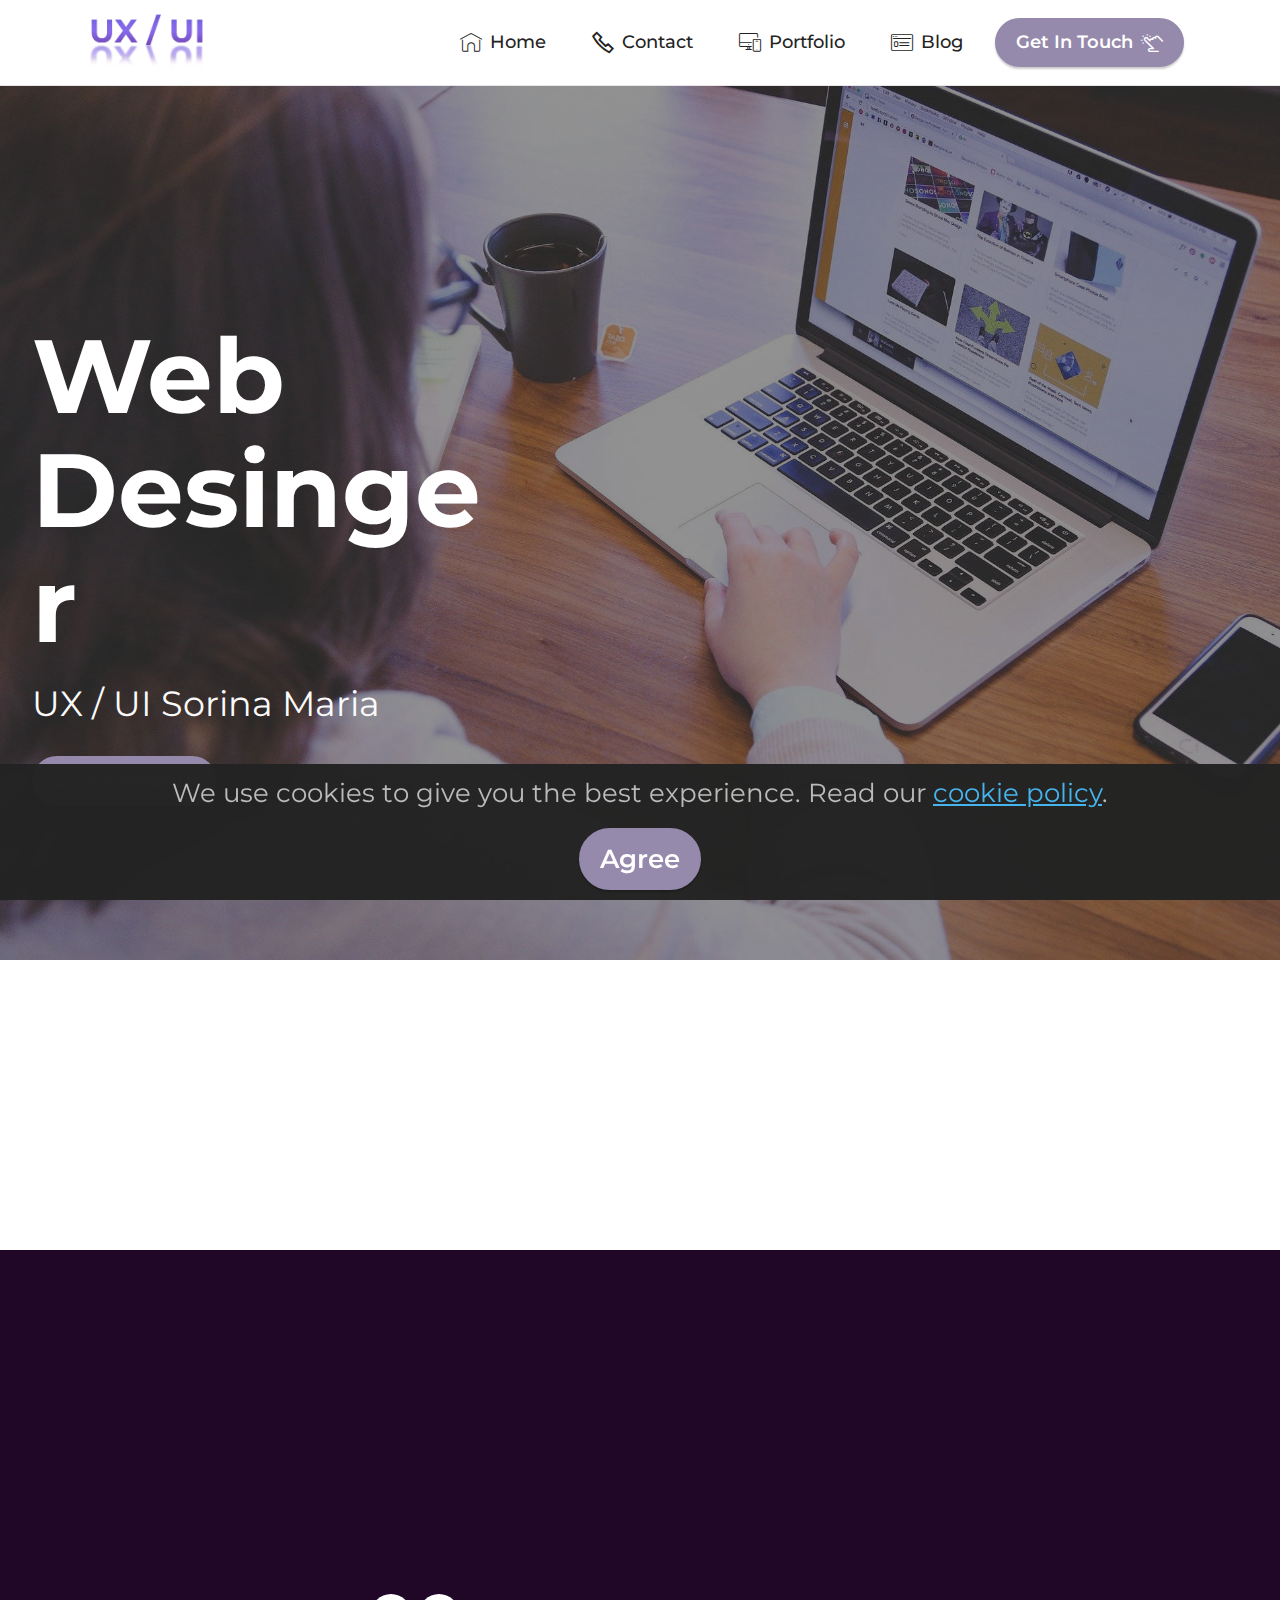
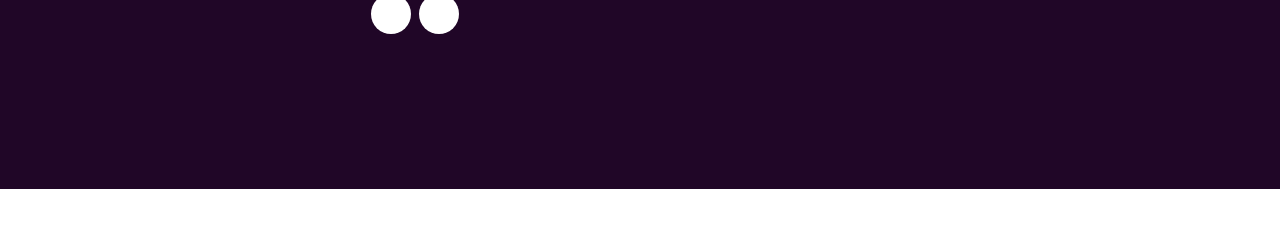
==== commit 3c39676c: "Update index.html" ====
--- a/index.html
+++ b/index.html
@@ -1,7 +1,7 @@
 <!DOCTYPE html>
 <html  >
 <head>
-  <!-- Site made with Mobirise Website Builder v5.5.8, https://mobirise.com -->
+  <!-- Site made with Mobirise Website By Sorina Maria -->
   <meta charset="UTF-8">
   <meta http-equiv="X-UA-Compatible" content="IE=edge">
   <meta name="generator" content="Mobirise v5.5.8, mobirise.com">
@@ -37,7 +37,7 @@
         <div class="container">
             <div class="navbar-brand">
                 <span class="navbar-logo">
-                    <a href="https://mobiri.se">
+                    <a href="https://uxuiweb.github.io/personal-website/">
                         <img src="assets/images/logo-color-280x139.png" alt="Mobirise" style="height: 3.8rem;">
                     </a>
                 </span>
@@ -52,7 +52,7 @@
                 </div>
             </button>
             <div class="collapse navbar-collapse" id="navbarSupportedContent">
-                <ul class="navbar-nav nav-dropdown" data-app-modern-menu="true"><li class="nav-item"><a class="nav-link link text-black display-4" href="https://mobirise.com"><span class="mbri-home mbr-iconfont mbr-iconfont-btn"></span>Home</a></li>
+                <ul class="navbar-nav nav-dropdown" data-app-modern-menu="true"><li class="nav-item"><a class="nav-link link text-black display-4" href="https://uxuiweb.github.io/personal-website/"><span class="mbri-home mbr-iconfont mbr-iconfont-btn"></span>Home</a></li>
                     <li class="nav-item"><a class="nav-link link text-black display-4" href="https://mobirise.com"><span class="mobi-mbri mobi-mbri-phone mbr-iconfont mbr-iconfont-btn"></span>Contact</a></li><li class="nav-item"><a class="nav-link link text-black display-4" href="https://mobirise.com"><span class="mbri-responsive mbr-iconfont mbr-iconfont-btn"></span>Portfolio</a></li><li class="nav-item"><a class="nav-link link text-black display-4" href="https://mobirise.com"><span class="mbri-sites mbr-iconfont mbr-iconfont-btn"></span>Blog</a></li></ul>
                 
                 <div class="navbar-buttons mbr-section-btn"><a class="btn btn-primary display-4" href="https://mobiri.se"><span class="mbrib-touch mbr-iconfont mbr-iconfont-btn"></span>Get In Touch</a></div>
@@ -103,7 +103,7 @@
         <div class="row mbr-white">
             <div class="col-6 col-lg-3">
                 <div class="media-wrap col-md-8 col-12">
-                    <a href="https://mobiri.se/">
+                    <a href="https://uxuiweb.github.io/personal-website/">
                         <img src="assets/images/logo-color-1-280x139.png" alt="Mobirise">
                     </a>
                 </div>
@@ -118,17 +118,12 @@
                 </h5>
                 <div class="social-row display-7">
                     <div class="soc-item">
-                        <a href="https://twitter.com/mobirise" target="_blank">
+                        <a href="https://www.facebook.com/sory.sorina.338/" target="_blank">
                             <span class="mbr-iconfont socicon socicon-facebook"></span>
                         </a>
                     </div>
                     <div class="soc-item">
-                        <a href="https://twitter.com/mobirise" target="_blank">
-                            <span class="mbr-iconfont socicon socicon-twitter"></span>
-                        </a>
-                    </div>
-                    <div class="soc-item">
-                        <a href="https://twitter.com/mobirise" target="_blank">
+                        <a href="https://www.instagram.com/sorinaclapa/" target="_blank">
                             <span class="mbr-iconfont socicon socicon-instagram"></span>
                         </a>
                     </div>
@@ -164,4 +159,4 @@
 <input name="cookieData" type="hidden" data-cookie-customDialogSelector='null' data-cookie-colorText='#bbbbbb' data-cookie-colorBg='rgba(35, 35, 35, 0.99)' data-cookie-textButton='Agree' data-cookie-colorButton='' data-cookie-colorLink='#47b5ed' data-cookie-underlineLink='true' data-cookie-text="We use cookies to give you the best experience. Read our <a href='privacy.html'>cookie policy</a>.">
     <input name="animation" type="hidden">
   </body>
-</html>+</html>
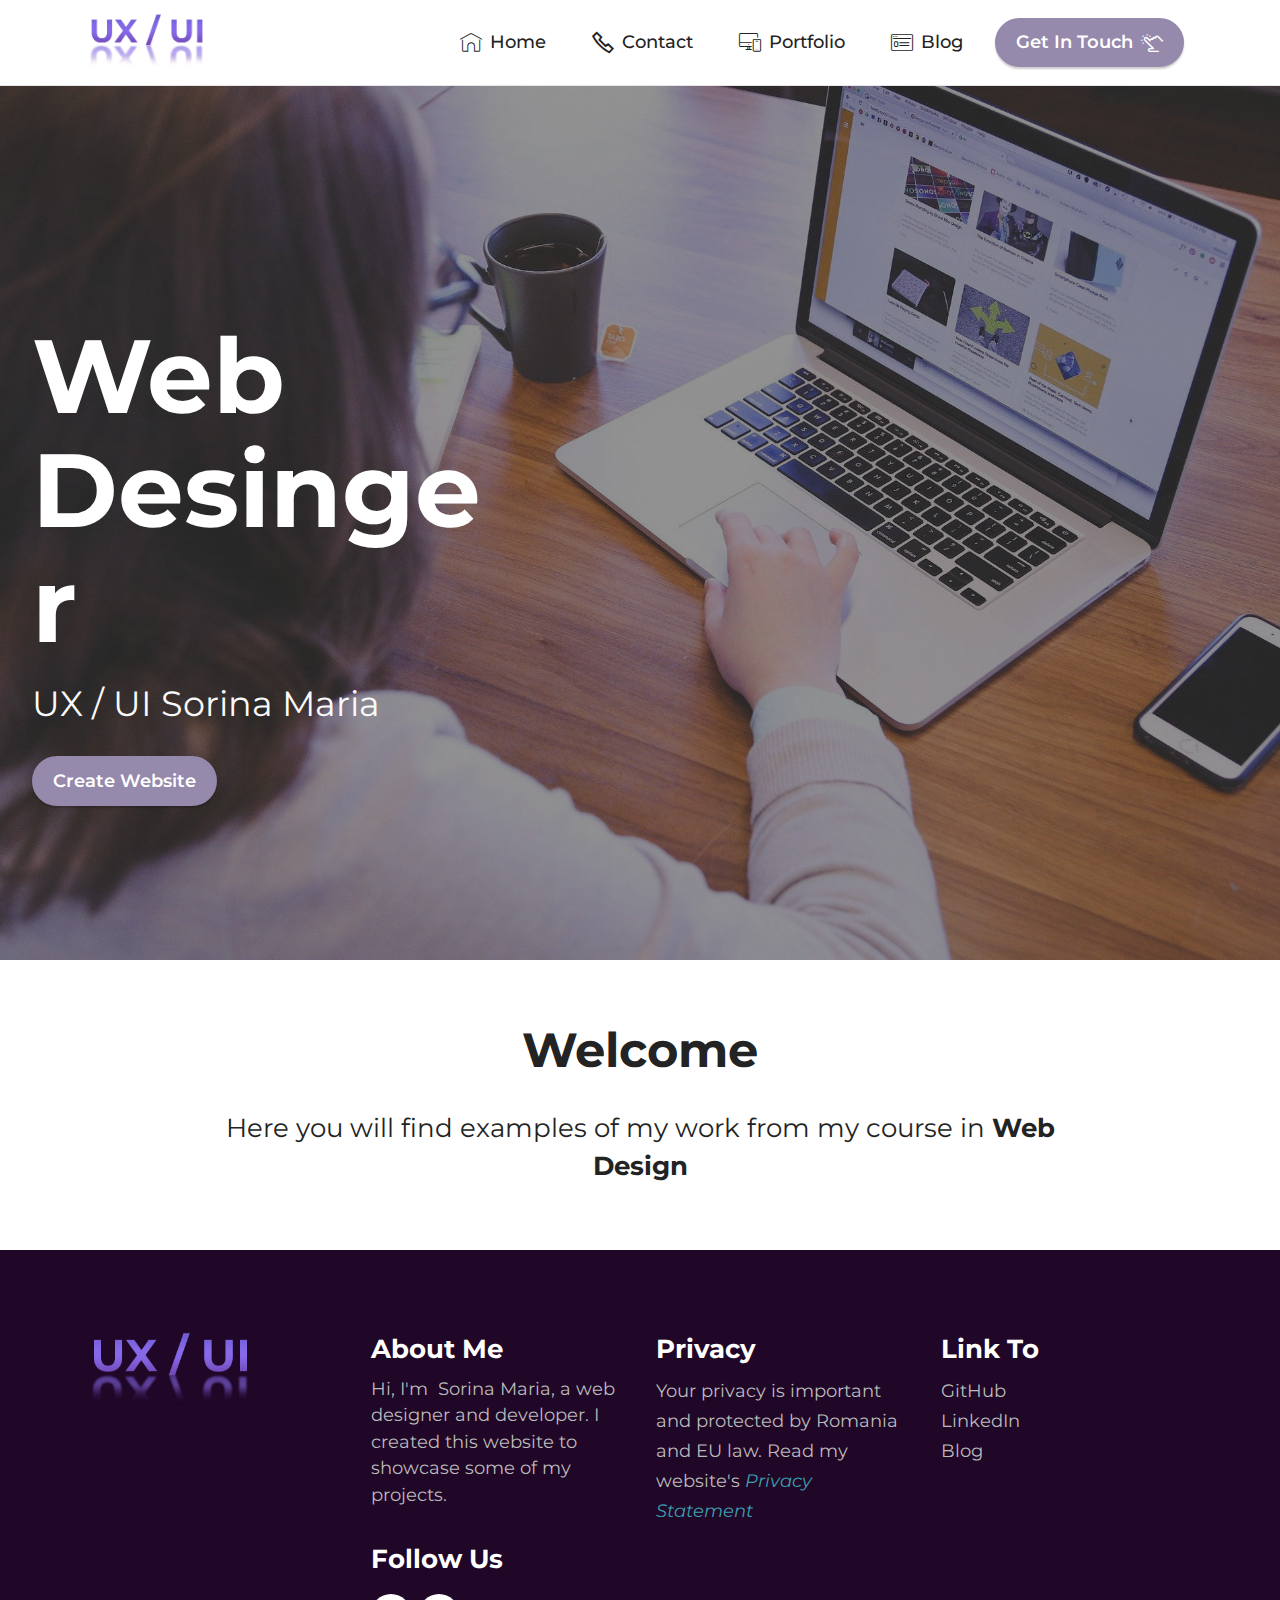
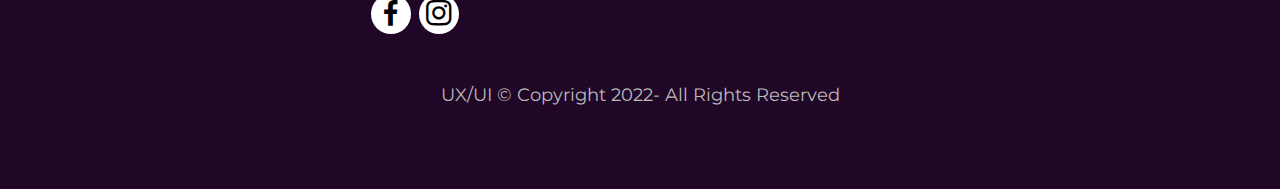
==== commit 0ac914cc: "Update index.html" ====
--- a/index.html
+++ b/index.html
@@ -55,7 +55,8 @@
                 <ul class="navbar-nav nav-dropdown" data-app-modern-menu="true"><li class="nav-item"><a class="nav-link link text-black display-4" href="https://uxuiweb.github.io/personal-website/"><span class="mbri-home mbr-iconfont mbr-iconfont-btn"></span>Home</a></li>
                     <li class="nav-item"><a class="nav-link link text-black display-4" href="https://mobirise.com"><span class="mobi-mbri mobi-mbri-phone mbr-iconfont mbr-iconfont-btn"></span>Contact</a></li><li class="nav-item"><a class="nav-link link text-black display-4" href="https://mobirise.com"><span class="mbri-responsive mbr-iconfont mbr-iconfont-btn"></span>Portfolio</a></li><li class="nav-item"><a class="nav-link link text-black display-4" href="https://mobirise.com"><span class="mbri-sites mbr-iconfont mbr-iconfont-btn"></span>Blog</a></li></ul>
                 
-                <div class="navbar-buttons mbr-section-btn"><a class="btn btn-primary display-4" href="https://mobiri.se"><span class="mbrib-touch mbr-iconfont mbr-iconfont-btn"></span>Get In Touch</a></div>
+                <div class="navbar-buttons mbr-section-btn"><a class="btn btn-primary display-4" href=" action="https://formspree.io/f/mwkyolbv"
+  method="POST"><span class="mbrib-touch mbr-iconfont mbr-iconfont-btn"></span>Get In Touch</a></div>
             </div>
         </div>
     </nav>
@@ -135,7 +136,7 @@
                     <strong>Privacy</strong></h5>
                 <ul class="list mbr-fonts-style display-4">
                     <li class="mbr-text item-wrap">Your privacy is important
-</li><li class="mbr-text item-wrap">and protected by Romania and EU law. Read my website's <em>Privacy Statement</em>.</li>
+</li><li class="mbr-text item-wrap">and protected by Romania and EU law. Read my website's <a href="https://uxuiweb.github.io/Privacy/" target="_blank"><em>Privacy Statement</em></a></li>
                 </ul>
             </div>
             <div class="col-12 col-md-6 col-lg-3">
@@ -153,7 +154,7 @@
             </div>
         </div>
     </div>
-</section><section style="background-color: #fff; font-family: -apple-system, BlinkMacSystemFont, 'Segoe UI', 'Roboto', 'Helvetica Neue', Arial, sans-serif; color:#aaa; font-size:12px; padding: 0; align-items: center; display: flex;"><a href="https://mobirise.site/z" style="flex: 1 1; height: 3rem; padding-left: 1rem;"></a><p style="flex: 0 0 auto; margin:0; padding-right:1rem;">Build a free <a href="https://mobirise.site/y" style="color:#aaa;">website</a> with Mobirise</p></section><script src="assets/bootstrap/js/bootstrap.bundle.min.js"></script>  <script src="assets/web/assets/cookies-alert-plugin/cookies-alert-core.js"></script>  <script src="assets/web/assets/cookies-alert-plugin/cookies-alert-script.js"></script>  <script src="assets/smoothscroll/smooth-scroll.js"></script>  <script src="assets/ytplayer/index.js"></script>  <script src="assets/dropdown/js/navbar-dropdown.js"></script>  <script src="assets/theme/js/script.js"></script>  
+</section> 
   
   
 <input name="cookieData" type="hidden" data-cookie-customDialogSelector='null' data-cookie-colorText='#bbbbbb' data-cookie-colorBg='rgba(35, 35, 35, 0.99)' data-cookie-textButton='Agree' data-cookie-colorButton='' data-cookie-colorLink='#47b5ed' data-cookie-underlineLink='true' data-cookie-text="We use cookies to give you the best experience. Read our <a href='privacy.html'>cookie policy</a>.">
--- a/assets/mobirise/css/mbr-additional.css
+++ b/assets/mobirise/css/mbr-additional.css
@@ -571,7 +571,7 @@
 }
 a,
 a:hover {
-  color: #9589ac;
+  color: #3c9faf;
 }
 .mbr-plan-header.bg-primary .mbr-plan-subtitle,
 .mbr-plan-header.bg-primary .mbr-plan-price-desc {
--- a/assets/mobirise/css/mbr-additional.css
+++ b/assets/mobirise/css/mbr-additional.css
@@ -571,7 +571,7 @@
 }
 a,
 a:hover {
-  color: #9589ac;
+  color: #3c9faf;
 }
 .mbr-plan-header.bg-primary .mbr-plan-subtitle,
 .mbr-plan-header.bg-primary .mbr-plan-price-desc {
